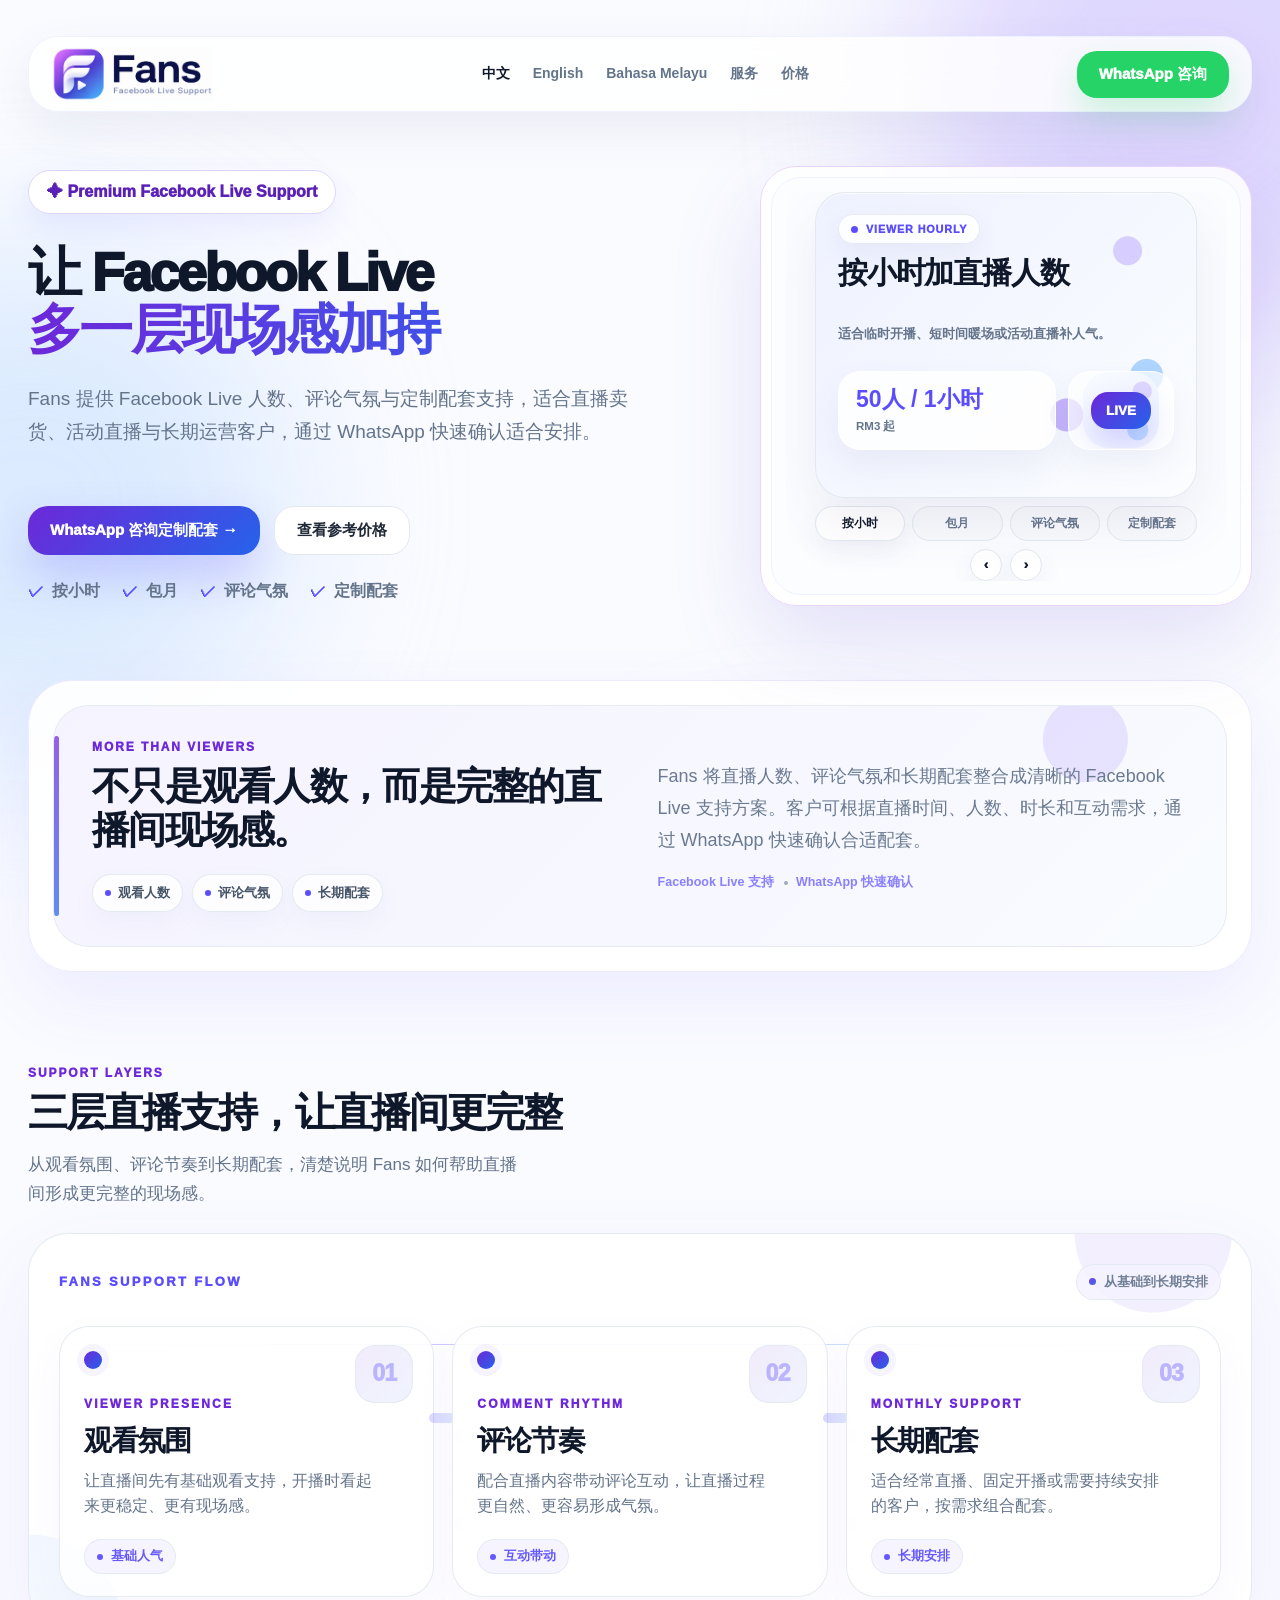
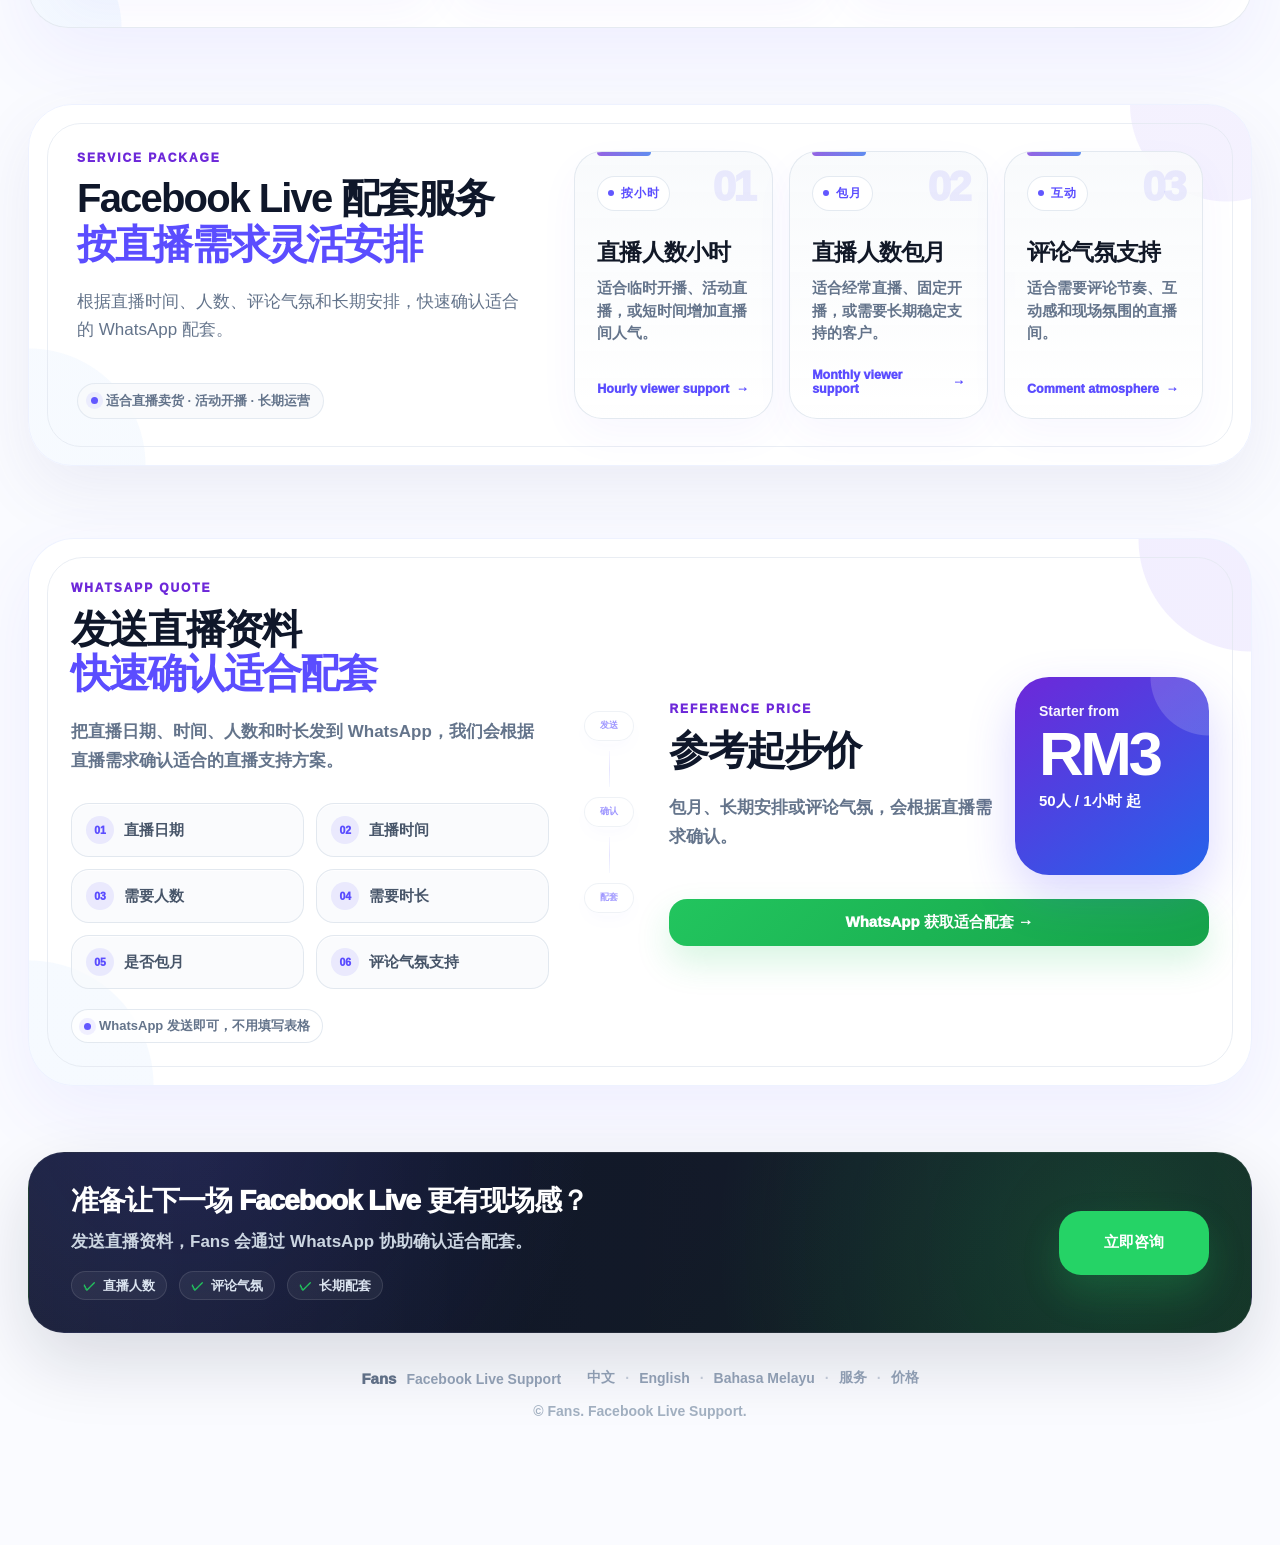
==== index.html @ a2964167 "Update index.html" ====
<!doctype html>
<html lang="zh-CN">
<head>
<meta charset="utf-8" />
<meta name="viewport" content="width=device-width, initial-scale=1" />
<title>Fans｜Facebook Live 现场感加持方案</title>
<meta name="description" content="Fans 提供 Facebook Live 人数、评论气氛、包月与定制配套支持。通过 WhatsApp 提供直播日期、时间、人数与时长，获取适合安排。">
<link rel="alternate" hreflang="zh" href="https://fanslivesupport.github.io/fans-live-support/">
<link rel="alternate" hreflang="en" href="https://fanslivesupport.github.io/fans-live-support/english.html">
<link rel="alternate" hreflang="ms" href="https://fanslivesupport.github.io/fans-live-support/bahasa.html">
<style>
:root{
  --bg:#fafbff;--ink:#0f172a;--muted:#64748b;--line:#e2e8f0;--soft:#f5f3ff;
  --violet:#5b4dff;--purple:#6d28d9;--blue:#2563eb;--wa:#25d366;
}
*{box-sizing:border-box}
html{scroll-behavior:smooth}
body{margin:0;background:var(--bg);color:var(--ink);font-family:Inter,Arial,'Noto Sans SC','Microsoft YaHei',sans-serif}
.bg{position:fixed;inset:0;z-index:-1;overflow:hidden}
.blob{position:absolute;border-radius:999px;filter:blur(86px);opacity:.52}
.b1{width:540px;height:540px;background:#c4b5fd;right:-180px;top:-180px}
.b2{width:520px;height:520px;background:#bfdbfe;left:-230px;top:250px}
.b3{width:430px;height:430px;background:#ddd6fe;right:260px;top:820px}
.wrap{max-width:1280px;margin:auto;padding:36px 28px 70px}
.nav{height:76px;border:1px solid #eef2ff;background:rgba(255,255,255,.82);border-radius:30px;display:flex;align-items:center;justify-content:space-between;padding:0 22px;box-shadow:0 18px 45px rgba(90,90,140,.09);backdrop-filter:blur(18px)}
.brand{display:flex;align-items:center;text-decoration:none;color:inherit}
.logo-img{height:54px;width:auto;display:block;object-fit:contain}
.navlinks{display:flex;gap:23px;font-weight:850;font-size:14px;color:var(--muted)}
.navlinks a{color:inherit;text-decoration:none}
.navlinks .active{color:var(--ink)}
.btn{border:0;border-radius:20px;padding:14px 22px;font-weight:950;font-size:15px;text-decoration:none;display:inline-flex;gap:9px;align-items:center;justify-content:center;transition:.2s}
.btn:hover{transform:translateY(-2px)}
.wa{background:var(--wa);color:white;box-shadow:0 16px 35px rgba(37,211,102,.22)}
.primary{background:linear-gradient(135deg,#6d28d9,#2563eb);color:white;box-shadow:0 20px 45px rgba(91,77,255,.24)}
.ghost{background:white;color:#1f2937;border:1px solid var(--line)}
.hero{display:grid;grid-template-columns:.95fr 1.05fr;gap:58px;align-items:start;padding:54px 0 74px}
.pill{display:inline-flex;padding:12px 18px;border-radius:999px;background:white;border:1px solid #ddd6fe;color:#5b21b6;font-weight:950;box-shadow:0 12px 30px rgba(91,77,255,.09);margin-bottom:30px}
h1{font-size:58px;line-height:1.06;letter-spacing:-.055em;margin:0;font-weight:950}
.grad{display:block;background:linear-gradient(90deg,#6d28d9,#4f46e5,#2563eb);-webkit-background-clip:text;color:transparent}
.lead{font-size:19px;line-height:1.68;color:var(--muted);max-width:570px;margin:24px 0 0}
.mobile-lead{display:none}
.actions{display:flex;gap:14px;margin-top:30px}
.ticks{display:flex;gap:22px;flex-wrap:wrap;margin-top:24px;color:var(--muted);font-weight:850}
.ticks span:before{content:'✓';color:var(--violet);margin-right:8px}
.panel{background:rgba(255,255,255,.86);border:1px solid #e9d5ff;border-radius:50px;padding:28px;box-shadow:0 35px 90px rgba(95,70,200,.15)}
.inner{border:1px solid #eef2ff;background:#fcfdff;border-radius:42px;padding:30px}
.systemtop{display:flex;align-items:start;justify-content:space-between;gap:20px}
.kicker{letter-spacing:.18em;font-size:13px;font-weight:950;color:#6d28d9;text-transform:uppercase}
.systemtop h2,.section h2,.lightconcept h2,.box h2,.service h2{font-size:40px;line-height:1.16;letter-spacing:-.04em;margin:10px 0 0}
.systemtop p{margin:7px 0 0;color:var(--muted);font-weight:700}
.status{background:#dcfce7;color:#15803d;border-radius:999px;padding:11px 18px;font-weight:950;white-space:nowrap}
.supportgrid{display:grid;grid-template-columns:1.08fr .92fr;gap:18px;margin-top:28px}
.livecard{border-radius:32px;background:linear-gradient(180deg,#ffffff 0%,#fbfcff 100%);border:1px solid #e2e8f0;padding:22px;box-shadow:0 18px 45px rgba(90,90,150,.08)}
.livevisual{height:132px;border-radius:28px;background:radial-gradient(circle at 78% 28%,#ddd6fe 0 12px,transparent 13px),radial-gradient(circle at 86% 62%,#bfdbfe 0 14px,transparent 15px),radial-gradient(circle at 62% 70%,#c4b5fd 0 14px,transparent 15px),linear-gradient(135deg,#eef2ff,#f8fbff);display:flex;align-items:center;padding:24px;position:relative;overflow:hidden}
.livevisual:after{content:"";position:absolute;inset:auto 18px 16px 18px;height:10px;border-radius:999px;background:rgba(91,77,255,.08)}
.livebadge{border-radius:20px;background:linear-gradient(135deg,#6d28d9,#2563eb);color:white;font-weight:950;padding:17px 21px;box-shadow:0 14px 28px rgba(91,77,255,.22);position:relative;z-index:2}
.live-meta{margin-top:18px;display:flex;align-items:center;justify-content:space-between;gap:12px}
.live-meta h3{font-size:23px;margin:0;letter-spacing:-.03em}
.live-meta p{margin:5px 0 0;color:var(--muted);font-weight:700;font-size:14px}
.live-pill{border-radius:999px;background:#ecfdf5;color:#15803d;font-size:13px;font-weight:950;padding:9px 12px;white-space:nowrap}
.live-steps{display:grid;gap:10px;margin-top:18px}
.live-step{display:flex;align-items:center;justify-content:space-between;gap:12px;padding:11px 12px;border-radius:16px;background:#f8fafc;border:1px solid #edf2f7;color:#475569;font-weight:850;font-size:13px}
.live-step b{color:#111827}.live-step span{color:#5b4dff}
.metrics{display:grid;gap:14px}
.metric{border-radius:26px;padding:18px;background:linear-gradient(135deg,#eef2ff,#f8fafc);border:1px solid #ffffff;box-shadow:0 14px 34px rgba(90,90,150,.07)}
.metric:nth-child(2){background:linear-gradient(135deg,#eff6ff,#f8fafc)}
.metric:nth-child(3){background:linear-gradient(135deg,#f5f3ff,#f8fafc)}
.metric div{color:var(--muted);font-weight:950;display:flex;align-items:center;gap:8px}
.metric div:before{content:"";width:8px;height:8px;border-radius:999px;background:#5b4dff;display:inline-block}
.metric strong{display:block;font-size:22px;margin-top:9px;color:var(--violet);line-height:1.2}
.metric small{display:block;color:#64748b;font-size:12px;font-weight:800;margin-top:7px}
.quote{margin-top:18px;background:linear-gradient(135deg,#111827,#1e1b4b);border-radius:30px;color:white;padding:23px 26px;display:flex;align-items:center;justify-content:space-between;gap:20px;box-shadow:0 20px 45px rgba(17,24,39,.14)}
.quote span{display:block;color:#cbd5e1;font-weight:950;margin-bottom:8px}
.quote b{font-size:25px}
.quote .qbtn{background:var(--wa);border-radius:20px;padding:14px 20px;font-weight:950;color:white;text-decoration:none;white-space:nowrap;box-shadow:0 14px 28px rgba(37,211,102,.20)}
.lightconcept{background:white;border:1px solid #ede9fe;border-radius:46px;padding:28px;margin:4px 0 84px;box-shadow:0 25px 65px rgba(91,77,255,.09)}
.conceptinner{border-radius:38px;background:#f5f3ff;padding:32px;display:grid;grid-template-columns:1fr 1fr;gap:60px}
.conceptinner p{font-size:19px;line-height:1.75;color:var(--muted);margin:0}
.section-head{display:flex;justify-content:space-between;align-items:end;gap:30px;margin-bottom:28px}
.section-head p{max-width:420px;color:var(--muted);line-height:1.65;font-size:17px}
.cards{display:grid;grid-template-columns:repeat(3,1fr);gap:24px}
.card{background:rgba(255,255,255,.88);border:1px solid #eef2ff;border-radius:38px;padding:34px;box-shadow:0 24px 60px rgba(90,90,150,.09)}
.icon{width:60px;height:60px;border-radius:20px;background:linear-gradient(135deg,#ede9fe,#dbeafe);display:grid;place-items:center;font-size:27px;margin-bottom:28px}
.card small{font-weight:950;color:#7c3aed;letter-spacing:.14em}
.card h3{font-size:28px;letter-spacing:-.03em;margin:12px 0 14px}
.card p{color:var(--muted);line-height:1.7;font-size:17px;margin:0}
.service{margin-top:76px;background:white;border:1px solid #eef2ff;border-radius:42px;padding:40px;box-shadow:0 24px 65px rgba(90,90,150,.09);display:grid;grid-template-columns:.9fr 1.1fr;gap:36px;align-items:center}
.service p{color:var(--muted);line-height:1.65;font-size:17px;max-width:420px}
.servicegrid{display:grid;grid-template-columns:repeat(3,1fr);gap:14px}
.svc{background:#f8fafc;border:1px solid #e2e8f0;border-radius:26px;padding:20px}
.svc b{display:block;font-size:19px;margin-bottom:10px}
.svc span{color:var(--muted);font-size:14px;font-weight:750;line-height:1.55}
.bottom{display:grid;grid-template-columns:.9fr 1.1fr;gap:24px;margin-top:78px}
.box{background:white;border:1px solid #eef2ff;border-radius:42px;padding:40px;box-shadow:0 24px 65px rgba(90,90,150,.09)}
.chips{display:grid;grid-template-columns:1fr 1fr;gap:12px;margin-top:30px}
.chip{background:#f8fafc;border:1px solid #e2e8f0;border-radius:16px;padding:14px 16px;font-weight:900;color:#475569}
.pricebox{display:flex;gap:28px;justify-content:space-between}
.pricecard{min-width:200px;border-radius:34px;background:linear-gradient(135deg,#6d28d9,#2563eb);color:white;padding:28px;box-shadow:0 20px 50px rgba(91,77,255,.24)}
.pricecard .rm{font-size:66px;font-weight:950;line-height:1}
.box p{color:var(--muted);line-height:1.7;font-size:17px;max-width:430px}
.finalcta{margin-top:66px;border-radius:36px;background:#111827;color:white;padding:28px 40px;display:flex;align-items:center;justify-content:space-between;box-shadow:0 20px 60px rgba(17,24,39,.16);gap:20px}
.finalcta h3{font-size:28px;margin:0 0 8px}.finalcta p{margin:0;color:#cbd5e1}
.footer{padding:34px 0 0;color:#94a3b8;text-align:center;font-size:14px}
@media(max-width:1100px){
  .nav{flex-wrap:wrap;height:auto;padding:12px 14px;border-radius:26px;gap:10px}
  .brand{flex:1 1 auto}.logo-img{height:42px}
  .nav > .btn{width:auto !important;flex:0 0 auto;padding:11px 15px;font-size:14px;border-radius:18px}
  .navlinks{display:flex !important;order:3;width:100%;margin-top:12px;gap:8px;padding:8px;border:1px solid #eef2ff;border-radius:22px;background:rgba(255,255,255,.78);box-shadow:0 12px 30px rgba(90,90,150,.08);overflow-x:auto;-webkit-overflow-scrolling:touch}
  .navlinks a[href="#services"],.navlinks a[href="#price"]{display:none}
  .navlinks a{flex:1;min-width:max-content;text-align:center;text-decoration:none;color:#64748b;font-weight:900;font-size:14px;padding:11px 10px;border-radius:16px;white-space:nowrap}
  .navlinks a.active{color:#111827;background:#ffffff;box-shadow:0 8px 20px rgba(90,90,150,.08)}
}
@media(max-width:980px){
  .wrap{padding:20px 16px 42px}
  .hero,.conceptinner,.service,.bottom{grid-template-columns:1fr}.cards{grid-template-columns:1fr}
  .hero{padding:30px 0 34px;gap:24px}.pill{font-size:15px;padding:10px 14px;margin-bottom:20px}
  h1{font-size:34px;line-height:1.08;letter-spacing:-.045em}
  .desktop-lead{display:none}.mobile-lead{display:block;font-size:16px;line-height:1.62;margin-top:20px}
  .actions{flex-direction:column;margin-top:24px;gap:12px}.btn{width:100%}
  .actions .btn{padding:14px 18px;border-radius:20px;font-size:16px}
  .ticks{font-size:15px;gap:12px 16px;margin-top:22px}
  .panel{margin-top:14px;border-radius:34px;padding:16px}.inner{padding:20px;border-radius:30px}
  .systemtop{display:block}.status{display:inline-block;margin-top:16px}
  .systemtop h2,.section h2,.lightconcept h2,.box h2,.service h2{font-size:30px}
  .systemtop p{font-size:15px;line-height:1.45}.supportgrid{grid-template-columns:1fr;gap:14px;margin-top:22px}
  .livevisual{height:96px;padding:20px;border-radius:24px}.livebadge{padding:14px 18px;border-radius:18px}
  .live-meta{display:block;margin-top:16px}.live-pill{display:inline-block;margin-top:10px}
  .live-steps{margin-top:14px}.live-step{font-size:12px;padding:10px 11px}
  .metric{padding:16px;border-radius:22px}.metric strong{font-size:19px}.metric small{font-size:11px}
  .quote,.finalcta,.pricebox{display:block}.quote{padding:20px;border-radius:26px}.quote .qbtn{display:block;margin-top:16px;text-align:center}
  .finalcta .btn{margin-top:20px}.section-head{display:block}.servicegrid{grid-template-columns:1fr}.pricecard{margin-top:24px}.chips{grid-template-columns:1fr}
}
@media(max-width:420px){.navlinks a{font-size:13px;padding:10px 8px}}

/* V5.6 clean compact square spotlight - rebuilt from stable V4.8 */
@media(min-width:981px){
  .hero{
    grid-template-columns:1.13fr .87fr;
    gap:44px;
    align-items:start;
  }
  .panel{
    max-width:540px;
    width:100%;
    margin-left:auto;
    border-radius:36px;
    padding:14px;
  }
  .inner{
    border-radius:30px;
    padding:20px;
  }
  .systemtop{
    gap:14px;
  }
  .systemtop h2{
    font-size:32px;
    line-height:1.12;
  }
  .systemtop p{
    font-size:13px;
    margin-top:7px;
  }
  .status{
    padding:9px 14px;
    font-size:14px;
  }
}
.supportgrid{
  display:block;
  margin-top:18px;
}
.square-spotlight{
  width:100%;
  display:flex;
  flex-direction:column;
  align-items:center;
  gap:13px;
  overflow:hidden;
}
.square-card-shell{
  width:min(326px,100%);
  aspect-ratio:1 / 1;
  position:relative;
  overflow:hidden;
  border-radius:28px;
  background:
    radial-gradient(circle at 84% 19%,rgba(196,181,253,.58) 0 12px,transparent 13px),
    radial-gradient(circle at 87% 61%,rgba(147,197,253,.68) 0 14px,transparent 15px),
    radial-gradient(circle at 67% 72%,rgba(167,139,250,.58) 0 14px,transparent 15px),
    linear-gradient(135deg,#eef2ff,#fbfdff);
  border:1px solid rgba(226,232,240,.95);
  box-shadow:0 18px 44px rgba(90,90,150,.09), inset 0 1px 0 rgba(255,255,255,.92);
}
.square-track{
  height:100%;
  display:flex;
  transition:transform .58s cubic-bezier(.22,.72,.22,1);
}
.square-slide{
  flex:0 0 100%;
  min-width:100%;
  max-width:100%;
  height:100%;
  padding:21px;
  display:flex;
  flex-direction:column;
}
.square-label{
  align-self:flex-start;
  display:inline-flex;
  align-items:center;
  gap:7px;
  padding:8px 11px;
  border-radius:999px;
  background:rgba(255,255,255,.84);
  border:1px solid rgba(226,232,240,.84);
  color:#5b4dff;
  font-size:10.5px;
  font-weight:950;
  letter-spacing:.08em;
  text-transform:uppercase;
  box-shadow:0 8px 20px rgba(90,90,150,.07);
  white-space:nowrap;
}
.square-label:before{
  content:"";
  width:7px;
  height:7px;
  border-radius:999px;
  background:#5b4dff;
}
.square-slide h3{
  margin:16px 0 8px;
  font-size:26px;
  line-height:1.08;
  letter-spacing:-.04em;
}
.square-slide p{
  margin:0;
  color:#64748b;
  line-height:1.46;
  font-size:13px;
  font-weight:750;
}
.square-mid{
  margin-top:16px;
  display:grid;
  grid-template-columns:1fr 94px;
  gap:10px;
  align-items:stretch;
}
.square-stat{
  min-width:0;
  border-radius:20px;
  padding:13px 14px;
  background:rgba(255,255,255,.80);
  border:1px solid rgba(255,255,255,.94);
  box-shadow:0 13px 28px rgba(90,90,150,.08);
  display:flex;
  flex-direction:column;
  justify-content:center;
}
.square-stat b{
  color:#5b4dff;
  font-size:21px;
  line-height:1.12;
  overflow-wrap:anywhere;
}
.square-stat span{
  color:#64748b;
  font-weight:900;
  font-size:11px;
  margin-top:6px;
}
.square-visual{
  min-width:0;
  border-radius:21px;
  background:rgba(255,255,255,.66);
  border:1px solid rgba(255,255,255,.95);
  box-shadow:0 12px 26px rgba(90,90,150,.07);
  display:grid;
  place-items:center;
  position:relative;
  overflow:hidden;
}
.square-visual:before{
  content:"";
  position:absolute;
  width:64px;
  height:64px;
  border-radius:22px;
  background:
    radial-gradient(circle at 78% 25%,#ddd6fe 0 8px,transparent 9px),
    radial-gradient(circle at 72% 76%,#bfdbfe 0 9px,transparent 10px),
    linear-gradient(135deg,#f8fbff,#eef2ff);
}
.square-live{
  position:relative;
  z-index:2;
  border-radius:15px;
  padding:10px 14px;
  background:linear-gradient(135deg,#6d28d9,#2563eb);
  color:white;
  font-weight:950;
  font-size:13px;
  box-shadow:0 12px 24px rgba(91,77,255,.22);
}
.square-cta{
  margin-top:auto;
  display:inline-flex;
  justify-content:center;
  align-items:center;
  min-height:42px;
  border-radius:16px;
  background:linear-gradient(135deg,#25d366,#16a34a);
  color:white;
  font-weight:950;
  font-size:14px;
  text-decoration:none;
  box-shadow:0 12px 24px rgba(37,211,102,.20);
}
.square-tabs{
  width:min(326px,100%);
  display:grid;
  grid-template-columns:repeat(4,minmax(0,1fr));
  gap:7px;
}
.square-tab{
  min-width:0;
  appearance:none;
  border:1px solid #e2e8f0;
  background:#f8fafc;
  color:#64748b;
  font-weight:950;
  border-radius:999px;
  padding:9px 5px;
  cursor:pointer;
  white-space:nowrap;
  font-size:11px;
}
.square-tab.active{
  color:#111827;
  background:#ffffff;
  box-shadow:0 8px 20px rgba(90,90,150,.08);
}
.square-arrows{
  width:min(326px,100%);
  display:flex;
  justify-content:center;
  gap:9px;
}
.square-arrow{
  width:34px;
  height:34px;
  border:1px solid #e2e8f0;
  background:#ffffff;
  border-radius:999px;
  color:#111827;
  font-weight:950;
  cursor:pointer;
  box-shadow:0 8px 20px rgba(90,90,150,.08);
}
@media(min-width:981px) and (max-width:1180px){
  .panel{
    max-width:510px;
  }
  .square-card-shell,
  .square-tabs,
  .square-arrows{
    width:min(308px,100%);
  }
}
@media(max-width:980px){
  body{
    overflow-x:hidden;
  }
  .wrap{
    max-width:100%;
    overflow-x:hidden;
  }
  .panel{
    width:100%;
    max-width:100%;
    padding:10px;
    border-radius:28px;
  }
  .inner{
    width:100%;
    max-width:100%;
    padding:15px;
    border-radius:24px;
    overflow:hidden;
  }
  .systemtop h2{
    font-size:28px;
  }
  .systemtop p{
    font-size:14px;
    margin-top:6px;
  }
  .status{
    margin-top:12px;
    padding:10px 15px;
  }
  .supportgrid{
    margin-top:15px;
  }
  .square-card-shell{
    width:100%;
    max-width:360px;
    aspect-ratio:1 / 1;
    border-radius:26px;
  }
  .square-slide{
    padding:19px;
  }
  .square-slide h3{
    font-size:25px;
    margin:15px 0 8px;
  }
  .square-slide p{
    font-size:13px;
    line-height:1.45;
  }
  .square-mid{
    grid-template-columns:1fr 92px;
    gap:10px;
    margin-top:15px;
  }
  .square-stat{
    padding:13px 14px;
  }
  .square-stat b{
    font-size:20px;
  }
  .square-visual{
    border-radius:20px;
  }
  .square-cta{
    min-height:42px;
    font-size:14px;
  }
  .square-tabs{
    width:100%;
    max-width:360px;
    grid-template-columns:repeat(4,minmax(0,1fr));
    gap:6px;
  }
  .square-tab{
    padding:9px 4px;
    font-size:11px;
  }
  .square-arrows{
    display:none;
  }
}
@media(max-width:390px){
  .square-card-shell{
    max-width:340px;
    aspect-ratio:1 / 1.04;
  }
  .square-slide{
    padding:17px;
  }
  .square-slide h3{
    font-size:23px;
  }
  .square-mid{
    grid-template-columns:1fr 82px;
  }
  .square-stat b{
    font-size:19px;
  }
  .square-tab{
    font-size:10.5px;
  }
}


/* V5.7 mobile edge fix - prevent right-side clipping */
html, body{
  max-width:100%;
  overflow-x:hidden;
}
img, svg, video, canvas{
  max-width:100%;
}
@media(max-width:980px){
  .wrap{
    width:100%;
    max-width:100%;
    padding-left:14px;
    padding-right:14px;
    overflow-x:hidden;
  }
  .nav,
  .hero,
  .panel,
  .inner,
  .lightconcept,
  .service,
  .bottom,
  .box,
  .finalcta{
    width:100%;
    max-width:100%;
    min-width:0;
  }
  .hero{
    grid-template-columns:1fr;
    overflow:hidden;
  }
  .hero > *,
  .panel *,
  .inner *,
  .square-spotlight *,
  .actions *,
  .ticks *{
    min-width:0;
  }
  h1{
    max-width:100%;
    overflow-wrap:anywhere;
    word-break:normal;
  }
  .lead{
    max-width:100%;
    overflow-wrap:anywhere;
  }
  .actions{
    width:100%;
  }
  .actions .btn{
    max-width:100%;
    white-space:normal;
    text-align:center;
  }
  .ticks{
    max-width:100%;
  }
  .square-spotlight{
    max-width:100%;
    overflow:hidden;
  }
  .square-card-shell{
    width:100%;
    max-width:330px;
    margin-left:auto;
    margin-right:auto;
  }
  .square-tabs{
    width:100%;
    max-width:330px;
    margin-left:auto;
    margin-right:auto;
  }
}
@media(max-width:430px){
  .wrap{
    padding-left:12px;
    padding-right:12px;
  }
  h1{
    font-size:32px;
  }
  .lead{
    font-size:15.5px;
    line-height:1.58;
  }
  .nav{
    padding-left:10px;
    padding-right:10px;
  }
  .logo-img{
    max-width:210px;
  }
  .nav > .btn{
    max-width:44%;
    white-space:nowrap;
  }
  .square-card-shell,
  .square-tabs{
    max-width:318px;
  }
}


/* V5.8 dashboard tight-frame final adjustment only */
@media(min-width:981px){
  .hero{grid-template-columns:1.16fr .84fr;gap:42px}
  .panel{max-width:500px;padding:10px;border-radius:32px}
  .inner{padding:16px 16px 14px;border-radius:26px}
  .systemtop{gap:10px}
  .systemtop h2{font-size:31px;line-height:1.1}
  .systemtop p{font-size:13px;margin-top:5px}
  .kicker{font-size:12px;letter-spacing:.16em}
  .status{padding:8px 13px;font-size:13px}
  .supportgrid{margin-top:12px}
  .square-card-shell{width:min(356px,100%);border-radius:26px}
  .square-tabs,.square-arrows{width:min(356px,100%)}
  .square-spotlight{gap:10px}
  .square-slide{padding:20px}
  .square-slide h3{font-size:26px;margin:14px 0 7px}
  .square-slide p{font-size:13px;line-height:1.42}
  .square-mid{margin-top:14px;grid-template-columns:1fr 96px;gap:10px}
  .square-stat{padding:12px 13px}
  .square-stat b{font-size:21px}
  .square-cta{min-height:40px;font-size:13.5px}
  .square-tab{padding:8px 5px;font-size:10.8px}
  .square-arrow{width:32px;height:32px}
}
@media(min-width:981px) and (max-width:1180px){
  .panel{max-width:480px}
  .square-card-shell,.square-tabs,.square-arrows{width:min(340px,100%)}
}
@media(max-width:980px){
  .panel{padding:9px}
  .inner{padding:14px}
  .supportgrid{margin-top:14px}
  .square-spotlight{gap:10px}
  .square-card-shell{max-width:336px}
  .square-tabs{max-width:336px}
}
@media(max-width:430px){
  .wrap{padding-left:12px;padding-right:12px}
  .panel{padding:8px}
  .inner{padding:13px}
  .square-card-shell,.square-tabs{max-width:316px}
}


/* V5.10 title-stable hero balance - no new structure */
@media(min-width:981px){
  .hero{
    grid-template-columns:1.02fr .98fr;
    gap:38px;
    align-items:start;
  }

  /* Keep desktop headline stable; avoid V5.9 oversized wrapping */
  h1{
    font-size:56px;
    line-height:1.04;
    letter-spacing:-.052em;
  }

  .lead{
    max-width:610px;
  }

  .panel{
    max-width:520px;
    padding:11px;
    border-radius:34px;
  }

  .inner{
    padding:17px 17px 15px;
    border-radius:28px;
  }

  .systemtop h2{
    font-size:32px;
  }

  .supportgrid{
    margin-top:12px;
  }

  .square-card-shell{
    width:min(366px,100%);
  }

  .square-tabs,
  .square-arrows{
    width:min(366px,100%);
  }

  .square-slide{
    padding:21px;
  }

  .square-slide h3{
    font-size:27px;
  }

  .square-mid{
    grid-template-columns:1fr 100px;
  }
}

@media(min-width:981px) and (max-width:1180px){
  .hero{
    grid-template-columns:1fr .96fr;
    gap:34px;
  }

  h1{
    font-size:52px;
  }

  .panel{
    max-width:500px;
  }

  .square-card-shell,
  .square-tabs,
  .square-arrows{
    width:min(348px,100%);
  }
}

/* Keep current stable mobile behavior */
@media(max-width:980px){
  .hero{
    grid-template-columns:1fr;
  }
}


/* V6.1 Minimal Dashboard Carousel - clean right visual only */
@media(min-width:981px){
  .hero{
    grid-template-columns:1.04fr .96fr;
    gap:40px;
    align-items:center;
  }

  h1{
    font-size:56px;
    line-height:1.04;
    letter-spacing:-.052em;
  }

  .panel{
    max-width:500px;
    padding:12px;
    border-radius:36px;
  }

  .inner{
    padding:16px;
    border-radius:30px;
  }
}

.min-carousel{
  width:100%;
  display:flex;
  flex-direction:column;
  align-items:center;
  gap:12px;
  overflow:hidden;
}

.min-card{
  width:min(390px,100%);
  aspect-ratio:1 / 1;
  position:relative;
  overflow:hidden;
  border-radius:30px;
  border:1px solid rgba(226,232,240,.95);
  background:
    radial-gradient(circle at 82% 19%,rgba(196,181,253,.62) 0 14px,transparent 15px),
    radial-gradient(circle at 87% 60%,rgba(147,197,253,.72) 0 16px,transparent 17px),
    radial-gradient(circle at 66% 73%,rgba(167,139,250,.62) 0 16px,transparent 17px),
    linear-gradient(135deg,#eef2ff 0%,#fbfdff 100%);
  box-shadow:0 22px 56px rgba(90,90,150,.10), inset 0 1px 0 rgba(255,255,255,.92);
}

.min-track{
  height:100%;
  display:flex;
  transition:transform .58s cubic-bezier(.22,.72,.22,1);
}

.min-slide{
  flex:0 0 100%;
  min-width:100%;
  max-width:100%;
  height:100%;
  padding:28px;
  display:flex;
  flex-direction:column;
}

.min-label{
  align-self:flex-start;
  display:inline-flex;
  align-items:center;
  gap:8px;
  padding:9px 13px;
  border-radius:999px;
  background:rgba(255,255,255,.86);
  border:1px solid rgba(226,232,240,.86);
  color:#5b4dff;
  font-size:11px;
  font-weight:950;
  letter-spacing:.08em;
  text-transform:uppercase;
  box-shadow:0 10px 24px rgba(90,90,150,.07);
  white-space:nowrap;
}

.min-label:before{
  content:"";
  width:7px;
  height:7px;
  border-radius:999px;
  background:#5b4dff;
}

.min-slide h3{
  margin:22px 0 10px;
  color:#0f172a;
  font-size:31px;
  line-height:1.08;
  letter-spacing:-.045em;
}

.min-slide p{
  margin:0;
  max-width:310px;
  color:#64748b;
  font-size:14px;
  line-height:1.58;
  font-weight:760;
}

.min-body{
  margin-top:24px;
  display:grid;
  grid-template-columns:1fr 112px;
  gap:14px;
  align-items:stretch;
}

.min-stat{
  border-radius:24px;
  padding:17px 18px;
  background:rgba(255,255,255,.82);
  border:1px solid rgba(255,255,255,.95);
  box-shadow:0 16px 34px rgba(90,90,150,.08);
  display:flex;
  flex-direction:column;
  justify-content:center;
  min-width:0;
}

.min-stat b{
  color:#5b4dff;
  font-size:25px;
  line-height:1.12;
  overflow-wrap:anywhere;
}

.min-stat span{
  color:#64748b;
  font-weight:900;
  font-size:12px;
  margin-top:7px;
}

.min-visual{
  border-radius:24px;
  background:rgba(255,255,255,.68);
  border:1px solid rgba(255,255,255,.95);
  box-shadow:0 14px 30px rgba(90,90,150,.07);
  display:grid;
  place-items:center;
  position:relative;
  overflow:hidden;
}

.min-visual:before{
  content:"";
  position:absolute;
  width:76px;
  height:76px;
  border-radius:26px;
  background:
    radial-gradient(circle at 78% 25%,#ddd6fe 0 9px,transparent 10px),
    radial-gradient(circle at 72% 76%,#bfdbfe 0 10px,transparent 11px),
    linear-gradient(135deg,#f8fbff,#eef2ff);
}

.min-live{
  position:relative;
  z-index:2;
  border-radius:17px;
  padding:12px 16px;
  background:linear-gradient(135deg,#6d28d9,#2563eb);
  color:white;
  font-weight:950;
  font-size:14px;
  box-shadow:0 14px 28px rgba(91,77,255,.22);
}

.min-cta{
  margin-top:auto;
  display:inline-flex;
  justify-content:center;
  align-items:center;
  min-height:46px;
  border-radius:18px;
  background:linear-gradient(135deg,#25d366,#16a34a);
  color:white;
  font-size:15px;
  font-weight:950;
  text-decoration:none;
  box-shadow:0 14px 28px rgba(37,211,102,.20);
}

.min-tabs{
  width:min(390px,100%);
  display:grid;
  grid-template-columns:repeat(4,minmax(0,1fr));
  gap:8px;
}

.min-tab{
  min-width:0;
  appearance:none;
  border:1px solid #e2e8f0;
  background:#f8fafc;
  color:#64748b;
  font-weight:950;
  border-radius:999px;
  padding:10px 6px;
  cursor:pointer;
  white-space:nowrap;
  font-size:12px;
}

.min-tab.active{
  color:#111827;
  background:#ffffff;
  box-shadow:0 10px 24px rgba(90,90,150,.08);
}

.min-arrows{
  width:min(390px,100%);
  display:flex;
  justify-content:center;
  gap:10px;
}

.min-arrow{
  width:35px;
  height:35px;
  border:1px solid #e2e8f0;
  background:#ffffff;
  border-radius:999px;
  color:#111827;
  font-weight:950;
  cursor:pointer;
  box-shadow:0 10px 24px rgba(90,90,150,.08);
}

@media(min-width:981px) and (max-width:1180px){
  .panel{
    max-width:480px;
  }
  .min-card,
  .min-tabs,
  .min-arrows{
    width:min(365px,100%);
  }
}

@media(max-width:980px){
  .panel{
    padding:10px;
    border-radius:28px;
  }

  .inner{
    padding:14px;
    border-radius:24px;
  }

  .min-carousel{
    gap:10px;
  }

  .min-card{
    width:100%;
    max-width:340px;
    aspect-ratio:1 / 1;
    border-radius:26px;
  }

  .min-slide{
    padding:20px;
  }

  .min-slide h3{
    font-size:26px;
    margin:17px 0 8px;
  }

  .min-slide p{
    font-size:13px;
    line-height:1.46;
  }

  .min-body{
    margin-top:16px;
    grid-template-columns:1fr 92px;
    gap:10px;
  }

  .min-stat{
    padding:13px 14px;
    border-radius:20px;
  }

  .min-stat b{
    font-size:20px;
  }

  .min-visual{
    border-radius:20px;
  }

  .min-cta{
    min-height:42px;
    font-size:14px;
  }

  .min-tabs{
    width:100%;
    max-width:340px;
    gap:6px;
  }

  .min-tab{
    padding:9px 4px;
    font-size:11px;
  }

  .min-arrows{
    display:none;
  }
}

@media(max-width:430px){
  .min-card,
  .min-tabs{
    max-width:318px;
  }

  .min-slide{
    padding:18px;
  }

  .min-slide h3{
    font-size:24px;
  }

  .min-body{
    grid-template-columns:1fr 84px;
  }

  .min-stat b{
    font-size:19px;
  }

  .min-tab{
    font-size:10.5px;
  }
}


/* V6.3 trilingual hero layout unification */
@media(min-width:981px){
  .hero{
    grid-template-columns:1.04fr .96fr;
    gap:40px;
    align-items:center;
  }

  h1{
    font-size:56px;
    line-height:1.04;
    letter-spacing:-.052em;
    max-width:680px;
  }

  .lead.desktop-lead{
    min-height:92px;
    max-width:620px;
  }

  .actions{
    margin-top:22px;
  }

  .ticks{
    margin-top:22px;
  }

  .panel{
    max-width:500px;
  }

  .inner{
    padding:16px;
  }

  .min-card{
    width:min(400px,100%);
  }

  .min-tabs,
  .min-arrows{
    width:min(400px,100%);
  }

  .min-slide{
    padding:22px;
  }

  .min-label{
    font-size:10.8px;
    padding:8px 12px;
  }

  .min-slide h3{
    font-size:29px;
    line-height:1.06;
    min-height:62px;
    margin:16px 0 6px;
    letter-spacing:-.04em;
  }

  .min-slide p{
    font-size:13.4px;
    line-height:1.48;
    min-height:42px;
    max-width:320px;
  }

  .min-body{
    margin-top:12px;
    grid-template-columns:minmax(0,1fr) 104px;
    gap:12px;
  }

  .min-stat{
    padding:13px 15px;
    border-radius:22px;
  }

  .min-stat b{
    font-size:23px;
    line-height:1.12;
  }

  .min-stat span{
    font-size:11.5px;
    margin-top:6px;
  }

  .min-visual{
    border-radius:22px;
  }

  .min-live{
    font-size:13.5px;
    padding:11px 15px;
  }

  .min-cta{
    min-height:42px;
    font-size:14.5px;
    margin-top:auto;
  }

  .min-tab{
    font-size:11.5px;
    padding:9px 5px;
  }
}

@media(min-width:981px) and (max-width:1180px){
  h1{
    font-size:52px;
  }

  .lead.desktop-lead{
    min-height:96px;
  }

  .min-card,
  .min-tabs,
  .min-arrows{
    width:min(380px,100%);
  }

  .min-slide h3{
    font-size:27px;
  }

  .min-stat b{
    font-size:21px;
  }
}

@media(max-width:980px){
  .lead.desktop-lead{
    min-height:0;
  }

  .min-slide h3{
    min-height:auto;
  }

  .min-slide p{
    min-height:auto;
  }
}


/* V6.4 left-side breathing unification only */
@media(min-width:981px){
  /* Slightly reduce headline pressure across all three languages */
  h1{
    font-size:54px;
    line-height:1.055;
    letter-spacing:-.05em;
    max-width:680px;
  }

  /* Add breathing room between title and description */
  .lead.desktop-lead{
    margin-top:24px;
    line-height:1.75;
    min-height:96px;
    max-width:630px;
  }

  /* Move CTA group slightly lower for a calmer hero rhythm */
  .actions{
    margin-top:28px;
  }

  /* Keep selling points clear but less compressed */
  .ticks{
    margin-top:26px;
    row-gap:12px;
  }
}

@media(min-width:981px) and (max-width:1180px){
  h1{
    font-size:50px;
    line-height:1.06;
  }

  .lead.desktop-lead{
    margin-top:22px;
    line-height:1.72;
    min-height:100px;
  }

  .actions{
    margin-top:26px;
  }

  .ticks{
    margin-top:24px;
  }
}

/* Keep mobile stable; only a very small readability improvement */
@media(max-width:980px){
  .lead{
    line-height:1.68;
  }
}


/* V6.5 second-screen brand value card refinement */
.lightconcept{
  background:rgba(255,255,255,.92);
  border:1px solid #ede9fe;
  border-radius:44px;
  padding:24px;
  margin:0 0 84px;
  box-shadow:0 28px 70px rgba(91,77,255,.085);
}

.conceptinner{
  position:relative;
  overflow:hidden;
  border-radius:36px;
  background:
    radial-gradient(circle at 88% 14%,rgba(196,181,253,.34) 0 42px,transparent 43px),
    linear-gradient(135deg,#f5f3ff 0%,#f8fbff 100%);
  border:1px solid rgba(226,232,240,.78);
  padding:34px 38px;
  display:grid;
  grid-template-columns:.98fr 1.02fr;
  gap:56px;
  align-items:center;
}

.conceptinner:before{
  content:"";
  position:absolute;
  left:0;
  top:30px;
  bottom:30px;
  width:5px;
  border-radius:999px;
  background:linear-gradient(180deg,#6d28d9,#2563eb);
  opacity:.72;
}

.conceptmain,
.concepttext{
  position:relative;
  z-index:2;
}

.lightconcept h2{
  font-size:38px;
  line-height:1.16;
  letter-spacing:-.045em;
  margin:10px 0 0;
}

.concepttext p{
  font-size:18px;
  line-height:1.78;
  color:var(--muted);
  margin:0;
}

.conceptchips{
  display:flex;
  flex-wrap:wrap;
  gap:9px;
  margin-top:22px;
}

.conceptchips span{
  display:inline-flex;
  align-items:center;
  gap:7px;
  padding:9px 12px;
  border-radius:999px;
  background:rgba(255,255,255,.78);
  border:1px solid rgba(226,232,240,.9);
  color:#475569;
  font-size:13px;
  font-weight:900;
  box-shadow:0 10px 24px rgba(90,90,150,.05);
}

.conceptchips span:before{
  content:"";
  width:6px;
  height:6px;
  border-radius:999px;
  background:#5b4dff;
}

.conceptmini{
  margin-top:20px;
  display:flex;
  align-items:center;
  gap:10px;
  flex-wrap:wrap;
  color:#5b4dff;
  font-size:13px;
  font-weight:950;
}

.conceptmini span{
  display:inline-flex;
  align-items:center;
  gap:8px;
}

.conceptmini span + span:before{
  content:"";
  width:4px;
  height:4px;
  border-radius:999px;
  background:#94a3b8;
}

@media(max-width:980px){
  .lightconcept{
    padding:16px;
    border-radius:32px;
    margin:0 0 54px;
  }

  .conceptinner{
    grid-template-columns:1fr;
    gap:22px;
    padding:24px 22px;
    border-radius:28px;
  }

  .conceptinner:before{
    top:22px;
    bottom:auto;
    left:22px;
    right:22px;
    width:auto;
    height:4px;
  }

  .lightconcept h2{
    font-size:29px;
    line-height:1.18;
  }

  .concepttext p{
    font-size:16px;
    line-height:1.68;
  }

  .conceptchips{
    margin-top:18px;
  }

  .conceptchips span{
    font-size:12.5px;
    padding:8px 10px;
  }
}


/* V6.6 mobile-only second-screen brand card tightening */
@media(max-width:980px){
  /* Keep the desktop value card unchanged; only make mobile calmer */
  .lightconcept{
    padding:14px;
    border-radius:30px;
    margin:0 0 48px;
    box-shadow:0 22px 54px rgba(91,77,255,.07);
  }

  .conceptinner{
    padding:23px 20px 24px;
    border-radius:26px;
    background:
      radial-gradient(circle at 88% 12%,rgba(196,181,253,.20) 0 28px,transparent 29px),
      linear-gradient(135deg,#f7f5ff 0%,#fbfdff 100%);
  }

  /* Change the strong mobile top line into a short, quiet accent */
  .conceptinner:before{
    top:22px;
    left:20px;
    right:auto;
    width:86px;
    height:3px;
    opacity:.58;
    border-radius:999px;
  }

  .lightconcept .kicker{
    font-size:11px;
    letter-spacing:.18em;
    margin-top:8px;
  }

  .lightconcept h2{
    font-size:25px;
    line-height:1.18;
    letter-spacing:-.035em;
    margin-top:12px;
  }

  .conceptchips{
    margin-top:16px;
    gap:8px;
  }

  .conceptchips span{
    font-size:12px;
    padding:7px 10px;
    box-shadow:0 8px 18px rgba(90,90,150,.045);
  }

  .concepttext p{
    font-size:15px;
    line-height:1.62;
  }

  .conceptmini{
    margin-top:16px;
    font-size:12.5px;
    color:rgba(91,77,255,.84);
  }
}

@media(max-width:430px){
  .lightconcept{
    padding:12px;
    border-radius:28px;
    margin-bottom:44px;
  }

  .conceptinner{
    padding:22px 18px 22px;
    border-radius:24px;
  }

  .conceptinner:before{
    left:18px;
    width:78px;
    opacity:.52;
  }

  .lightconcept h2{
    font-size:24px;
  }

  .concepttext p{
    font-size:14.5px;
    line-height:1.58;
  }

  .conceptmini{
    font-size:12px;
  }
}


/* V6.7 final lock-in: second-screen brand value card only */
.conceptmini{
  font-size:12.5px;
  font-weight:850;
  color:rgba(91,77,255,.78);
}

.concepttext p{
  color:#6b7a90;
}

/* Keep desktop almost unchanged; only make the final auxiliary line quieter */
@media(min-width:981px){
  .conceptmini{
    margin-top:18px;
    opacity:.9;
  }
}

/* Mobile final tightening: lighter, calmer, no second-hero feeling */
@media(max-width:980px){
  .conceptinner{
    background:
      radial-gradient(circle at 88% 12%,rgba(196,181,253,.16) 0 24px,transparent 25px),
      linear-gradient(135deg,#f8f6ff 0%,#fbfdff 100%);
  }

  .conceptinner:before{
    width:72px;
    height:3px;
    opacity:.46;
  }

  .lightconcept h2{
    font-size:23.5px;
    line-height:1.18;
    letter-spacing:-.032em;
  }

  .concepttext p{
    font-size:14.5px;
    line-height:1.58;
    color:#738196;
  }

  .conceptmini{
    font-size:11.8px;
    line-height:1.45;
    font-weight:800;
    color:rgba(91,77,255,.72);
    margin-top:14px;
  }

  .conceptchips span{
    font-weight:850;
  }
}

@media(max-width:430px){
  .lightconcept h2{
    font-size:23px;
  }

  .concepttext p{
    font-size:14.2px;
    line-height:1.56;
  }

  .conceptmini{
    font-size:11.6px;
  }
}


/* V6.8 Support Layers refinement only */
#services.section{
  padding-top:6px;
}

#services .sectionhead{
  align-items:flex-end;
  gap:42px;
  margin-bottom:34px;
}

#services .sectionhead h2{
  max-width:720px;
  line-height:1.12;
  letter-spacing:-.045em;
}

#services .sectionhead p{
  max-width:500px;
  font-size:17px;
  line-height:1.7;
}

.cards{
  gap:24px;
}

.servicecard{
  position:relative;
  overflow:hidden;
  min-height:300px;
  padding:34px 32px 30px;
  border:1px solid rgba(226,232,240,.86);
  background:
    radial-gradient(circle at 88% 8%,rgba(196,181,253,.15) 0 42px,transparent 43px),
    linear-gradient(180deg,rgba(255,255,255,.96),rgba(255,255,255,.90));
  box-shadow:0 24px 64px rgba(91,77,255,.065);
}

.servicecard:before{
  content:attr(data-layer);
  position:absolute;
  right:28px;
  top:24px;
  font-size:42px;
  line-height:1;
  font-weight:950;
  letter-spacing:-.06em;
  color:rgba(91,77,255,.08);
}

.servicecard:after{
  content:"";
  position:absolute;
  left:32px;
  right:32px;
  top:0;
  height:3px;
  background:linear-gradient(90deg,#6d28d9,#2563eb);
  opacity:.62;
  transform:scaleX(.22);
  transform-origin:left;
  border-radius:999px;
}

.servicecard .ico{
  width:54px;
  height:54px;
  border-radius:18px;
  display:flex;
  align-items:center;
  justify-content:center;
  margin-bottom:28px;
  background:
    linear-gradient(135deg,rgba(109,40,217,.12),rgba(37,99,235,.10));
  border:1px solid rgba(226,232,240,.82);
  box-shadow:0 12px 28px rgba(91,77,255,.08);
  font-size:0;
}

.servicecard .ico:before{
  content:"";
  width:22px;
  height:22px;
  display:block;
  background:linear-gradient(135deg,#6d28d9,#2563eb);
  opacity:.72;
  -webkit-mask-size:contain;
  -webkit-mask-repeat:no-repeat;
  -webkit-mask-position:center;
  mask-size:contain;
  mask-repeat:no-repeat;
  mask-position:center;
}

.servicecard:nth-child(1) .ico:before{
  -webkit-mask-image:url("data:image/svg+xml,%3Csvg width='24' height='24' viewBox='0 0 24 24' xmlns='http://www.w3.org/2000/svg'%3E%3Cpath fill='black' d='M16 11c1.66 0 3-1.34 3-3s-1.34-3-3-3s-3 1.34-3 3s1.34 3 3 3Zm-8 0c1.66 0 3-1.34 3-3S9.66 5 8 5S5 6.34 5 8s1.34 3 3 3Zm0 2c-2.33 0-7 1.17-7 3.5V19h14v-2.5C15 14.17 10.33 13 8 13Zm8 0c-.29 0-.62.02-.97.05c1.16.84 1.97 1.96 1.97 3.45V19h6v-2.5c0-2.33-4.67-3.5-7-3.5Z'/%3E%3C/svg%3E");
  mask-image:url("data:image/svg+xml,%3Csvg width='24' height='24' viewBox='0 0 24 24' xmlns='http://www.w3.org/2000/svg'%3E%3Cpath fill='black' d='M16 11c1.66 0 3-1.34 3-3s-1.34-3-3-3s-3 1.34-3 3s1.34 3 3 3Zm-8 0c1.66 0 3-1.34 3-3S9.66 5 8 5S5 6.34 5 8s1.34 3 3 3Zm0 2c-2.33 0-7 1.17-7 3.5V19h14v-2.5C15 14.17 10.33 13 8 13Zm8 0c-.29 0-.62.02-.97.05c1.16.84 1.97 1.96 1.97 3.45V19h6v-2.5c0-2.33-4.67-3.5-7-3.5Z'/%3E%3C/svg%3E");
}

.servicecard:nth-child(2) .ico:before{
  -webkit-mask-image:url("data:image/svg+xml,%3Csvg width='24' height='24' viewBox='0 0 24 24' xmlns='http://www.w3.org/2000/svg'%3E%3Cpath fill='black' d='M4 4h16c1.1 0 2 .9 2 2v9c0 1.1-.9 2-2 2H8l-5 4v-4H4c-1.1 0-2-.9-2-2V6c0-1.1.9-2 2-2Zm2 5h12V7H6v2Zm0 4h8v-2H6v2Z'/%3E%3C/svg%3E");
  mask-image:url("data:image/svg+xml,%3Csvg width='24' height='24' viewBox='0 0 24 24' xmlns='http://www.w3.org/2000/svg'%3E%3Cpath fill='black' d='M4 4h16c1.1 0 2 .9 2 2v9c0 1.1-.9 2-2 2H8l-5 4v-4H4c-1.1 0-2-.9-2-2V6c0-1.1.9-2 2-2Zm2 5h12V7H6v2Zm0 4h8v-2H6v2Z'/%3E%3C/svg%3E");
}

.servicecard:nth-child(3) .ico:before{
  -webkit-mask-image:url("data:image/svg+xml,%3Csvg width='24' height='24' viewBox='0 0 24 24' xmlns='http://www.w3.org/2000/svg'%3E%3Cpath fill='black' d='M21 7.5 12 2 3 7.5v9L12 22l9-5.5v-9ZM12 4.3l5.9 3.6L12 11.5 6.1 7.9 12 4.3Zm-7 5.4 6 3.7v5.9l-6-3.7V9.7Zm8 9.6v-5.9l6-3.7v5.9l-6 3.7Z'/%3E%3C/svg%3E");
  mask-image:url("data:image/svg+xml,%3Csvg width='24' height='24' viewBox='0 0 24 24' xmlns='http://www.w3.org/2000/svg'%3E%3Cpath fill='black' d='M21 7.5 12 2 3 7.5v9L12 22l9-5.5v-9ZM12 4.3l5.9 3.6L12 11.5 6.1 7.9 12 4.3Zm-7 5.4 6 3.7v5.9l-6-3.7V9.7Zm8 9.6v-5.9l6-3.7v5.9l-6 3.7Z'/%3E%3C/svg%3E");
}

.servicecard .kicker{
  font-size:13px;
  letter-spacing:.18em;
  margin-bottom:18px;
}

.servicecard h3{
  font-size:27px;
  line-height:1.14;
  letter-spacing:-.035em;
  margin:0 0 18px;
}

.servicecard p{
  font-size:16.5px;
  line-height:1.74;
  color:#62728a;
  margin:0;
}

.layernote{
  display:inline-flex;
  align-items:center;
  gap:8px;
  margin-top:24px;
  padding:8px 12px;
  border-radius:999px;
  background:rgba(245,243,255,.9);
  border:1px solid rgba(226,232,240,.88);
  color:#5b4dff;
  font-size:12.5px;
  font-weight:900;
}

.layernote:before{
  content:"";
  width:6px;
  height:6px;
  border-radius:999px;
  background:#5b4dff;
}

@media(max-width:980px){
  #services.section{
    padding-top:0;
  }

  #services .sectionhead{
    gap:16px;
    margin-bottom:22px;
  }

  #services .sectionhead h2{
    line-height:1.14;
  }

  .cards{
    gap:16px;
  }

  .servicecard{
    min-height:auto;
    padding:26px 22px 24px;
    border-radius:28px;
  }

  .servicecard:before{
    right:22px;
    top:22px;
    font-size:34px;
  }

  .servicecard:after{
    left:22px;
    right:22px;
    opacity:.5;
  }

  .servicecard .ico{
    width:48px;
    height:48px;
    border-radius:16px;
    margin-bottom:22px;
  }

  .servicecard .kicker{
    font-size:11.5px;
    margin-bottom:14px;
  }

  .servicecard h3{
    font-size:24px;
    margin-bottom:14px;
  }

  .servicecard p{
    font-size:15px;
    line-height:1.62;
  }

  .layernote{
    margin-top:18px;
    font-size:12px;
    padding:7px 10px;
  }
}


/* V6.9 Support Layers system flow version only */
#services.section{
  padding-top:10px;
}

#services .sectionhead{
  align-items:flex-end;
  gap:44px;
  margin-bottom:28px;
}

#services .sectionhead h2{
  max-width:760px;
  line-height:1.1;
  letter-spacing:-.048em;
}

#services .sectionhead p{
  max-width:500px;
  font-size:17px;
  line-height:1.7;
  color:#64748b;
}

.layerSystem{
  position:relative;
  overflow:hidden;
  border-radius:42px;
  border:1px solid rgba(226,232,240,.88);
  background:
    radial-gradient(circle at 92% 0%,rgba(196,181,253,.22) 0 78px,transparent 79px),
    radial-gradient(circle at 0% 100%,rgba(191,219,254,.18) 0 92px,transparent 93px),
    rgba(255,255,255,.92);
  box-shadow:0 28px 78px rgba(91,77,255,.075);
  padding:32px;
}

.layerSystem:before{
  content:"";
  position:absolute;
  left:36px;
  right:36px;
  top:110px;
  height:1px;
  background:linear-gradient(90deg,transparent,rgba(91,77,255,.30),rgba(37,99,235,.22),transparent);
}

.layerSystemTop{
  position:relative;
  z-index:2;
  display:flex;
  justify-content:space-between;
  align-items:center;
  gap:18px;
  margin-bottom:30px;
}

.layerSystemTop .miniTitle{
  color:#5b4dff;
  font-size:13px;
  font-weight:950;
  letter-spacing:.18em;
  text-transform:uppercase;
}

.layerSystemTop .miniHint{
  display:inline-flex;
  align-items:center;
  gap:8px;
  padding:8px 12px;
  border-radius:999px;
  background:#f5f3ff;
  border:1px solid rgba(226,232,240,.9);
  color:#64748b;
  font-size:13px;
  font-weight:850;
}

.layerSystemTop .miniHint:before{
  content:"";
  width:7px;
  height:7px;
  border-radius:999px;
  background:linear-gradient(135deg,#6d28d9,#2563eb);
}

.layerFlow{
  position:relative;
  z-index:2;
  display:grid;
  grid-template-columns:repeat(3,1fr);
  gap:18px;
}

.layerStep{
  position:relative;
  min-height:280px;
  border-radius:30px;
  background:
    linear-gradient(180deg,rgba(255,255,255,.92),rgba(255,255,255,.78));
  border:1px solid rgba(226,232,240,.86);
  padding:26px 26px 24px;
  box-shadow:0 16px 44px rgba(91,77,255,.045);
}

.layerStep:before{
  content:attr(data-step);
  position:absolute;
  right:20px;
  top:18px;
  width:56px;
  height:56px;
  border-radius:20px;
  display:flex;
  align-items:center;
  justify-content:center;
  background:linear-gradient(135deg,rgba(109,40,217,.11),rgba(37,99,235,.08));
  color:rgba(91,77,255,.42);
  font-size:23px;
  font-weight:950;
  letter-spacing:-.03em;
  border:1px solid rgba(226,232,240,.86);
}

.layerStep:after{
  content:"";
  position:absolute;
  right:-22px;
  top:86px;
  width:26px;
  height:10px;
  border-radius:999px;
  background:linear-gradient(90deg,rgba(91,77,255,.22),rgba(37,99,235,.14));
}

.layerStep:last-child:after{
  display:none;
}

.layerStep .layerDot{
  width:18px;
  height:18px;
  border-radius:999px;
  background:linear-gradient(135deg,#6d28d9,#2563eb);
  box-shadow:0 0 0 9px rgba(91,77,255,.08);
  margin-bottom:28px;
}

.layerStep .kicker{
  font-size:12px;
  letter-spacing:.18em;
  margin-bottom:14px;
}

.layerStep h3{
  font-size:29px;
  line-height:1.12;
  letter-spacing:-.042em;
  margin:0 0 14px;
}

.layerStep p{
  font-size:16px;
  line-height:1.68;
  color:#64748b;
  margin:0;
  max-width:92%;
}

.layerUse{
  display:inline-flex;
  align-items:center;
  gap:8px;
  margin-top:24px;
  padding:8px 12px;
  border-radius:999px;
  background:rgba(245,243,255,.92);
  border:1px solid rgba(226,232,240,.9);
  color:#5b4dff;
  font-size:12.5px;
  font-weight:900;
}

.layerUse:before{
  content:"";
  width:6px;
  height:6px;
  border-radius:999px;
  background:#5b4dff;
}

@media(max-width:980px){
  #services.section{
    padding-top:2px;
  }

  #services .sectionhead{
    gap:14px;
    margin-bottom:22px;
  }

  #services .sectionhead h2{
    line-height:1.13;
  }

  #services .sectionhead p{
    font-size:15px;
    line-height:1.58;
  }

  .layerSystem{
    border-radius:32px;
    padding:18px;
  }

  .layerSystem:before{
    left:43px;
    right:auto;
    top:84px;
    bottom:48px;
    width:1px;
    height:auto;
    background:linear-gradient(180deg,rgba(91,77,255,.24),rgba(37,99,235,.13),transparent);
  }

  .layerSystemTop{
    flex-direction:column;
    align-items:flex-start;
    gap:10px;
    margin-bottom:18px;
  }

  .layerSystemTop .miniTitle{
    font-size:11.5px;
    letter-spacing:.16em;
  }

  .layerSystemTop .miniHint{
    font-size:12px;
    padding:7px 10px;
  }

  .layerFlow{
    grid-template-columns:1fr;
    gap:14px;
  }

  .layerStep{
    min-height:auto;
    border-radius:26px;
    padding:22px 20px 22px 58px;
  }

  .layerStep:before{
    left:18px;
    right:auto;
    top:22px;
    width:34px;
    height:34px;
    border-radius:13px;
    font-size:15px;
  }

  .layerStep:after{
    display:none;
  }

  .layerStep .layerDot{
    position:absolute;
    left:33px;
    top:74px;
    width:10px;
    height:10px;
    box-shadow:0 0 0 7px rgba(91,77,255,.07);
    margin:0;
  }

  .layerStep .kicker{
    font-size:11px;
    margin-bottom:10px;
  }

  .layerStep h3{
    font-size:23px;
    line-height:1.15;
    margin-bottom:10px;
  }

  .layerStep p{
    font-size:14.5px;
    line-height:1.58;
    max-width:100%;
  }

  .layerUse{
    margin-top:15px;
    font-size:12px;
    padding:7px 10px;
  }
}


/* V6.10 Support Layers final tightening only */
/* Keep V6.9 system-flow structure. Only reduce weight, tighten rhythm, and polish mobile height. */

#services .sectionhead{
  margin-bottom:24px;
}

.layerSystem{
  padding:30px;
  border-radius:40px;
}

.layerSystemTop{
  margin-bottom:26px;
}

.layerSystemTop .miniHint{
  opacity:.9;
  box-shadow:none;
}

.layerStep{
  min-height:266px;
  padding:24px 24px 22px;
}

.layerStep:before{
  color:rgba(91,77,255,.36);
  background:linear-gradient(135deg,rgba(109,40,217,.09),rgba(37,99,235,.07));
}

.layerStep .layerDot{
  box-shadow:0 0 0 7px rgba(91,77,255,.06);
}

.layerStep h3{
  font-size:28px;
  margin-bottom:12px;
}

.layerStep p{
  font-size:15.8px;
  line-height:1.62;
}

.layerUse{
  margin-top:20px;
  opacity:.94;
}

/* Mobile final lock-in */
@media(max-width:980px){
  #services.section{
    padding-top:0;
  }

  #services .sectionhead{
    margin-bottom:18px;
  }

  #services .sectionhead h2{
    letter-spacing:-.04em;
  }

  #services .sectionhead p{
    font-size:14.4px;
    line-height:1.52;
    color:#6b7a90;
  }

  .layerSystem{
    border-radius:30px;
    padding:16px;
    box-shadow:0 20px 58px rgba(91,77,255,.06);
    background:
      radial-gradient(circle at 92% 0%,rgba(196,181,253,.16) 0 64px,transparent 65px),
      radial-gradient(circle at 0% 100%,rgba(191,219,254,.13) 0 78px,transparent 79px),
      rgba(255,255,255,.92);
  }

  .layerSystem:before{
    left:39px;
    top:76px;
    bottom:42px;
    opacity:.72;
  }

  .layerSystemTop{
    gap:8px;
    margin-bottom:14px;
  }

  .layerSystemTop .miniTitle{
    font-size:11px;
    letter-spacing:.15em;
  }

  .layerSystemTop .miniHint{
    font-size:11.4px;
    line-height:1.2;
    padding:6px 9px;
    opacity:.86;
    border-color:rgba(226,232,240,.78);
  }

  .layerSystemTop .miniHint:before{
    width:6px;
    height:6px;
  }

  .layerFlow{
    gap:12px;
  }

  .layerStep{
    border-radius:24px;
    padding:19px 18px 19px 54px;
    box-shadow:0 12px 34px rgba(91,77,255,.035);
  }

  .layerStep:before{
    left:16px;
    top:19px;
    width:31px;
    height:31px;
    border-radius:12px;
    font-size:14px;
    color:rgba(91,77,255,.34);
    background:linear-gradient(135deg,rgba(109,40,217,.08),rgba(37,99,235,.06));
  }

  .layerStep .layerDot{
    left:30px;
    top:66px;
    width:9px;
    height:9px;
    box-shadow:0 0 0 6px rgba(91,77,255,.055);
  }

  .layerStep .kicker{
    font-size:10.5px;
    letter-spacing:.155em;
    margin-bottom:8px;
  }

  .layerStep h3{
    font-size:22px;
    line-height:1.12;
    letter-spacing:-.038em;
    margin-bottom:8px;
  }

  .layerStep p{
    font-size:14px;
    line-height:1.48;
    color:#6f7e92;
  }

  .layerUse{
    margin-top:12px;
    padding:6px 9px;
    font-size:11.5px;
    border-color:rgba(226,232,240,.78);
  }

  .layerUse:before{
    width:5.5px;
    height:5.5px;
  }
}

@media(max-width:430px){
  #services .sectionhead p{
    font-size:14px;
  }

  .layerSystem{
    padding:15px;
  }

  .layerStep{
    padding:18px 17px 18px 52px;
  }

  .layerStep:before{
    left:15px;
  }

  .layerStep .layerDot{
    left:29px;
  }

  .layerStep h3{
    font-size:21.5px;
  }

  .layerStep p{
    font-size:13.8px;
    line-height:1.46;
  }

  .layerUse{
    font-size:11.2px;
  }
}


/* V6.10.1 mobile height fix */
/* Fix: prevent desktop min-height from stretching Support Layers cards on mobile. */
@media(max-width:980px){
  #services .layerStep{
    min-height:auto !important;
    height:auto !important;
  }

  #services .layerFlow{
    align-items:stretch;
  }

  #services .layerStep p{
    margin-bottom:0;
  }
}

@media(max-width:430px){
  #services .layerStep{
    min-height:auto !important;
    height:auto !important;
  }
}


/* V6.11 Service Package upgrade only */
/* Upgrade only the Service Package area. Keep hero, carousel, Support Layers, price, and WhatsApp links unchanged. */

.servicePackageV611{
  position:relative;
  overflow:hidden;
  align-items:stretch;
  grid-template-columns:.84fr 1.16fr;
  gap:42px;
  padding:46px 48px;
  border-radius:44px;
  background:
    radial-gradient(circle at 98% 0%,rgba(196,181,253,.18) 0 96px,transparent 97px),
    radial-gradient(circle at 0% 100%,rgba(191,219,254,.13) 0 116px,transparent 117px),
    rgba(255,255,255,.94);
}

.servicePackageV611:before{
  content:"";
  position:absolute;
  inset:18px;
  border:1px solid rgba(226,232,240,.72);
  border-radius:34px;
  pointer-events:none;
}

.servicePackageV611 .servicecopy{
  position:relative;
  z-index:1;
  display:flex;
  flex-direction:column;
  justify-content:center;
  min-height:240px;
}

.servicePackageV611 .servicecopy h2{
  max-width:520px;
  letter-spacing:-.045em;
}

.servicePackageV611 .servicecopy h2 span{
  color:#5b4dff;
}

.servicePackageV611 .servicecopy p{
  max-width:500px;
  margin-top:20px;
}

.servicePackageV611 .serviceNote{
  display:inline-flex;
  align-items:center;
  width:max-content;
  max-width:100%;
  margin-top:22px;
  padding:9px 13px;
  border:1px solid rgba(226,232,240,.9);
  border-radius:999px;
  background:rgba(248,250,252,.86);
  color:#64748b;
  font-size:13px;
  font-weight:850;
  line-height:1.2;
}

.servicePackageV611 .serviceNote:before{
  content:"";
  width:7px;
  height:7px;
  margin-right:8px;
  border-radius:50%;
  background:#6257ff;
  box-shadow:0 0 0 5px rgba(98,87,255,.09);
}

.servicePackageV611 .servicegrid{
  position:relative;
  z-index:1;
  display:grid;
  grid-template-columns:repeat(3,minmax(0,1fr));
  gap:16px;
  align-items:stretch;
}

.servicePackageV611 .svc{
  position:relative;
  overflow:hidden;
  display:flex;
  flex-direction:column;
  min-height:246px;
  padding:24px 22px 22px;
  border:1px solid rgba(226,232,240,.95);
  border-radius:28px;
  background:
    linear-gradient(180deg,rgba(248,250,252,.92),rgba(255,255,255,.96));
  box-shadow:0 16px 42px rgba(91,77,255,.045);
}

.servicePackageV611 .svc:before{
  content:attr(data-svc);
  position:absolute;
  right:18px;
  top:14px;
  font-size:42px;
  line-height:1;
  font-weight:950;
  letter-spacing:-.06em;
  color:rgba(91,77,255,.10);
}

.servicePackageV611 .svc:after{
  content:"";
  position:absolute;
  left:22px;
  top:0;
  width:54px;
  height:4px;
  border-radius:0 0 999px 999px;
  background:linear-gradient(90deg,#6d28d9,#2563eb);
  opacity:.72;
}

.servicePackageV611 .svcTop{
  margin-bottom:28px;
}

.servicePackageV611 .svcTop span{
  display:inline-flex;
  align-items:center;
  padding:7px 10px;
  border:1px solid rgba(226,232,240,.9);
  border-radius:999px;
  background:rgba(255,255,255,.9);
  color:#5b4dff;
  font-size:12px;
  font-weight:950;
  letter-spacing:.06em;
  white-space:nowrap;
}

.servicePackageV611 .svcTop span:before{
  content:"";
  width:6px;
  height:6px;
  margin-right:7px;
  border-radius:50%;
  background:#6257ff;
}

.servicePackageV611 .svc b{
  display:block;
  margin:0 0 12px;
  color:#111827;
  font-size:23px;
  line-height:1.13;
  letter-spacing:-.035em;
  max-width:190px;
}

.servicePackageV611 .svc > span{
  color:#64748b;
  font-size:14.5px;
  font-weight:760;
  line-height:1.58;
}

.servicePackageV611 .svc em{
  display:flex;
  align-items:center;
  margin-top:auto;
  padding-top:20px;
  color:#5b4dff;
  font-size:12.5px;
  font-style:normal;
  font-weight:950;
}

.servicePackageV611 .svc em:after{
  content:"→";
  margin-left:7px;
}

@media(max-width:980px){
  .servicePackageV611{
    grid-template-columns:1fr;
    gap:24px;
    padding:28px 24px;
    border-radius:34px;
  }

  .servicePackageV611:before{
    inset:12px;
    border-radius:26px;
  }

  .servicePackageV611 .servicecopy{
    min-height:auto;
  }

  .servicePackageV611 .servicecopy h2{
    font-size:30px;
    max-width:620px;
  }

  .servicePackageV611 .servicecopy p{
    margin-top:14px;
    font-size:15.5px;
    line-height:1.55;
  }

  .servicePackageV611 .serviceNote{
    margin-top:16px;
  }

  .servicePackageV611 .servicegrid{
    grid-template-columns:1fr;
    gap:12px;
  }

  .servicePackageV611 .svc{
    min-height:auto;
    padding:20px 20px 18px;
    border-radius:24px;
  }

  .servicePackageV611 .svcTop{
    margin-bottom:14px;
  }

  .servicePackageV611 .svc b{
    max-width:none;
    font-size:22px;
  }

  .servicePackageV611 .svc > span{
    font-size:14.2px;
  }

  .servicePackageV611 .svc em{
    margin-top:12px;
    padding-top:0;
  }
}

@media(max-width:430px){
  .servicePackageV611{
    padding:24px 18px;
    border-radius:30px;
  }

  .servicePackageV611 .servicecopy h2{
    font-size:27px;
    line-height:1.15;
  }

  .servicePackageV611 .servicecopy p{
    font-size:14.5px;
  }

  .servicePackageV611 .serviceNote{
    width:100%;
    justify-content:flex-start;
    font-size:11.8px;
    padding:8px 11px;
  }

  .servicePackageV611 .svc{
    padding:18px 18px 16px;
  }

  .servicePackageV611 .svc:before{
    font-size:34px;
    right:16px;
  }

  .servicePackageV611 .svcTop span{
    font-size:11.4px;
    padding:6px 9px;
  }

  .servicePackageV611 .svc b{
    font-size:20.5px;
  }

  .servicePackageV611 .svc > span{
    font-size:13.8px;
    line-height:1.5;
  }
}


/* V6.11.1 Service Package mobile tight polish */
/* Only tightens the Service Package area on mobile. Desktop stays visually consistent. */

@media(max-width:980px){
  .servicePackageV611{
    gap:20px;
    padding:26px 22px;
  }

  .servicePackageV611 .servicecopy h2{
    font-size:28px;
    line-height:1.12;
    letter-spacing:-.045em;
  }

  .servicePackageV611 .servicecopy p{
    margin-top:12px;
    font-size:15px;
    line-height:1.5;
  }

  .servicePackageV611 .serviceNote{
    margin-top:14px;
    padding:8px 12px;
    font-size:12.4px;
  }

  .servicePackageV611 .servicegrid{
    gap:10px;
  }

  .servicePackageV611 .svc{
    padding:18px 18px 16px;
    border-radius:23px;
  }

  .servicePackageV611 .svc:before{
    color:rgba(91,77,255,.075);
  }

  .servicePackageV611 .svcTop{
    margin-bottom:12px;
  }

  .servicePackageV611 .svc b{
    font-size:21px;
    line-height:1.12;
    margin-bottom:9px;
  }

  .servicePackageV611 .svc > span{
    font-size:13.8px;
    line-height:1.48;
  }

  .servicePackageV611 .svc em{
    margin-top:10px;
    font-size:12.2px;
  }
}

@media(max-width:430px){
  .servicePackageV611{
    padding:22px 16px;
    gap:18px;
    border-radius:28px;
  }

  .servicePackageV611:before{
    inset:10px;
    border-radius:24px;
  }

  .servicePackageV611 .servicecopy h2{
    font-size:25.5px;
    line-height:1.11;
  }

  .servicePackageV611 .servicecopy p{
    margin-top:11px;
    font-size:14px;
    line-height:1.46;
  }

  .servicePackageV611 .serviceNote{
    margin-top:13px;
    padding:7px 10px;
    font-size:11.3px;
    line-height:1.25;
  }

  .servicePackageV611 .servicegrid{
    gap:9px;
  }

  .servicePackageV611 .svc{
    padding:16px 16px 14px;
    border-radius:22px;
  }

  .servicePackageV611 .svc:before{
    top:12px;
    right:14px;
    font-size:31px;
    color:rgba(91,77,255,.065);
  }

  .servicePackageV611 .svc:after{
    left:18px;
    width:46px;
    height:3px;
  }

  .servicePackageV611 .svcTop{
    margin-bottom:11px;
  }

  .servicePackageV611 .svcTop span{
    font-size:10.8px;
    padding:5.5px 8.5px;
  }

  .servicePackageV611 .svc b{
    font-size:19.6px;
    line-height:1.12;
    margin-bottom:8px;
  }

  .servicePackageV611 .svc > span{
    font-size:13.2px;
    line-height:1.45;
  }

  .servicePackageV611 .svc em{
    margin-top:9px;
    font-size:11.8px;
  }
}


/* V6.12 WhatsApp Quote & Reference Price upgrade */
/* Only upgrades the WhatsApp Brief + Reference Price section. Other sections remain unchanged. */

.quoteV612{
  margin-top:78px;
  scroll-margin-top:92px;
}

.quoteV612Shell{
  position:relative;
  overflow:hidden;
  display:grid;
  grid-template-columns:minmax(0,.94fr) 72px minmax(0,1.06fr);
  gap:24px;
  align-items:stretch;
  padding:42px;
  border:1px solid rgba(238,242,255,.98);
  border-radius:46px;
  background:
    radial-gradient(circle at 100% 0%,rgba(196,181,253,.22) 0 112px,transparent 113px),
    radial-gradient(circle at 0% 100%,rgba(191,219,254,.14) 0 124px,transparent 125px),
    rgba(255,255,255,.94);
  box-shadow:0 26px 72px rgba(90,90,150,.095);
}

.quoteV612Shell:before{
  content:"";
  position:absolute;
  inset:18px;
  border:1px solid rgba(226,232,240,.76);
  border-radius:36px;
  pointer-events:none;
}

.quotePanel{
  position:relative;
  z-index:1;
}

.quoteBrief,
.quotePrice{
  min-height:356px;
  display:flex;
  flex-direction:column;
  justify-content:center;
}

.quoteBrief h2,
.quotePrice h2{
  margin:12px 0 0;
  color:#0f172a;
  font-size:40px;
  line-height:1.12;
  letter-spacing:-.045em;
}

.quoteBrief h2 span{
  color:#5b4dff;
}

.quoteBrief p,
.quotePrice p{
  max-width:500px;
  margin:22px 0 0;
  color:#64748b;
  font-size:17px;
  font-weight:690;
  line-height:1.68;
}

.quoteChecklist{
  display:grid;
  grid-template-columns:1fr 1fr;
  gap:12px;
  margin-top:28px;
}

.quoteItem{
  display:flex;
  align-items:center;
  gap:10px;
  min-height:54px;
  padding:12px 14px;
  border:1px solid rgba(226,232,240,.95);
  border-radius:18px;
  background:rgba(248,250,252,.82);
  box-shadow:inset 0 1px 0 rgba(255,255,255,.85);
}

.quoteItem i{
  display:flex;
  align-items:center;
  justify-content:center;
  width:28px;
  height:28px;
  flex:0 0 28px;
  border-radius:999px;
  background:rgba(91,77,255,.10);
  color:#5b4dff;
  font-style:normal;
  font-size:10.5px;
  font-weight:950;
}

.quoteItem span{
  color:#475569;
  font-size:14.5px;
  font-weight:900;
  line-height:1.2;
}

.quoteNote{
  display:inline-flex;
  align-items:center;
  width:max-content;
  max-width:100%;
  margin-top:20px;
  padding:8px 12px;
  border:1px solid rgba(226,232,240,.95);
  border-radius:999px;
  background:rgba(255,255,255,.82);
  color:#64748b;
  font-size:13px;
  font-weight:900;
  line-height:1.25;
}

.quoteNote:before{
  content:"";
  width:7px;
  height:7px;
  margin-right:8px;
  border-radius:50%;
  background:#6257ff;
  box-shadow:0 0 0 5px rgba(98,87,255,.09);
}

.quoteBridge{
  position:relative;
  z-index:1;
  display:flex;
  flex-direction:column;
  align-items:center;
  justify-content:center;
  gap:10px;
  color:#5b4dff;
  font-size:10px;
  font-weight:950;
  letter-spacing:.08em;
  text-transform:uppercase;
}

.quoteBridge span{
  display:flex;
  align-items:center;
  justify-content:center;
  width:56px;
  min-height:34px;
  padding:0 8px;
  border:1px solid rgba(226,232,240,.95);
  border-radius:999px;
  background:rgba(255,255,255,.86);
  box-shadow:0 12px 28px rgba(91,77,255,.055);
  text-align:center;
}

.quoteBridge i{
  display:block;
  width:1px;
  height:42px;
  background:linear-gradient(180deg,rgba(98,87,255,.12),rgba(98,87,255,.45),rgba(37,99,235,.12));
}

.quotePriceTop{
  display:grid;
  grid-template-columns:minmax(0,1fr) 194px;
  gap:24px;
  align-items:center;
}

.quotePriceCard{
  position:relative;
  overflow:hidden;
  min-height:214px;
  padding:26px 24px;
  border-radius:34px;
  color:white;
  background:
    radial-gradient(circle at 100% 0%,rgba(255,255,255,.16) 0 58px,transparent 59px),
    linear-gradient(145deg,#6d28d9 0%,#2563eb 100%);
  box-shadow:0 22px 54px rgba(91,77,255,.25);
}

.quotePriceCard div{
  position:relative;
  z-index:1;
  font-size:14px;
  font-weight:700;
  opacity:.96;
}

.quotePriceCard strong{
  position:relative;
  z-index:1;
  display:block;
  margin-top:6px;
  font-size:62px;
  line-height:.95;
  letter-spacing:-.055em;
}

.quotePriceCard b{
  position:relative;
  z-index:1;
  display:block;
  margin-top:8px;
  font-size:15px;
  line-height:1.25;
}

.quoteCta{
  width:100%;
  justify-content:center;
  margin-top:24px;
  border-radius:18px;
}

@media(max-width:980px){
  .quoteV612{
    margin-top:58px;
  }

  .quoteV612Shell{
    grid-template-columns:1fr;
    gap:18px;
    padding:28px 22px;
    border-radius:34px;
  }

  .quoteV612Shell:before{
    inset:12px;
    border-radius:26px;
  }

  .quoteBridge{
    display:none;
  }

  .quoteBrief,
  .quotePrice{
    min-height:auto;
    justify-content:flex-start;
  }

  .quoteBrief h2,
  .quotePrice h2{
    font-size:29px;
    line-height:1.12;
  }

  .quoteBrief p,
  .quotePrice p{
    margin-top:14px;
    font-size:15px;
    line-height:1.5;
  }

  .quoteChecklist{
    gap:10px;
    margin-top:18px;
  }

  .quoteItem{
    min-height:48px;
    padding:10px 11px;
    border-radius:16px;
  }

  .quoteItem i{
    width:25px;
    height:25px;
    flex-basis:25px;
    font-size:9.5px;
  }

  .quoteItem span{
    font-size:13.4px;
  }

  .quoteNote{
    width:100%;
    margin-top:14px;
    font-size:12px;
    padding:8px 11px;
  }

  .quotePrice{
    padding-top:2px;
  }

  .quotePriceTop{
    grid-template-columns:1fr;
    gap:14px;
  }

  .quotePriceCard{
    min-height:auto;
    padding:20px 22px;
    border-radius:26px;
  }

  .quotePriceCard strong{
    font-size:54px;
  }

  .quoteCta{
    margin-top:16px;
  }
}

@media(max-width:430px){
  .quoteV612Shell{
    padding:24px 16px;
    border-radius:30px;
  }

  .quoteV612Shell:before{
    inset:10px;
    border-radius:24px;
  }

  .quoteBrief h2,
  .quotePrice h2{
    font-size:26px;
  }

  .quoteBrief p,
  .quotePrice p{
    font-size:14px;
    line-height:1.46;
  }

  .quoteChecklist{
    grid-template-columns:1fr;
    gap:8px;
  }

  .quoteItem{
    min-height:44px;
    padding:9px 10px;
  }

  .quoteItem span{
    font-size:13px;
  }

  .quotePriceCard strong{
    font-size:48px;
  }

  .quotePriceCard b{
    font-size:13.5px;
  }
}


/* V6.13 Quote Price mobile short version */
/* Scope: only WhatsApp Quote + Reference Price section. */

.quoteV612{
  margin-top:72px;
}

.quoteBridge{
  opacity:.58;
  font-size:9px;
}

.quoteBridge span{
  width:50px;
  min-height:30px;
  box-shadow:0 8px 20px rgba(91,77,255,.035);
}

.quoteBridge i{
  height:36px;
  background:linear-gradient(180deg,rgba(98,87,255,.08),rgba(98,87,255,.28),rgba(37,99,235,.08));
}

.quotePriceTop{
  gap:20px;
}

.quotePriceCard{
  min-height:198px;
}

@media(max-width:980px){
  .quoteV612{
    margin-top:50px;
  }

  .quoteV612Shell{
    gap:14px;
    padding:24px 18px;
  }

  .quoteBrief h2,
  .quotePrice h2{
    font-size:28px;
    line-height:1.08;
    letter-spacing:-.05em;
  }

  .quoteBrief p,
  .quotePrice p{
    margin-top:12px;
    font-size:14.5px;
    line-height:1.48;
  }

  .quoteChecklist{
    grid-template-columns:repeat(2,minmax(0,1fr));
    gap:8px;
    margin-top:16px;
  }

  .quoteItem{
    min-height:42px;
    padding:8px 10px;
    border-radius:15px;
  }

  .quoteItem i{
    width:24px;
    height:24px;
    flex:0 0 24px;
    font-size:9px;
  }

  .quoteItem span{
    font-size:12.8px;
    line-height:1.18;
  }

  .quoteNote{
    margin-top:12px;
    padding:7px 10px;
    font-size:11.8px;
  }

  .quotePriceTop{
    gap:12px;
  }

  .quotePriceCard{
    min-height:128px;
    padding:18px 20px;
    border-radius:24px;
  }

  .quotePriceCard div{
    font-size:13px;
  }

  .quotePriceCard strong{
    font-size:50px;
    margin-top:4px;
  }

  .quotePriceCard b{
    margin-top:4px;
    font-size:13.5px;
  }

  .quoteCta{
    margin-top:14px;
    min-height:52px;
    border-radius:16px;
  }
}

@media(max-width:430px){
  .quoteV612{
    margin-top:44px;
  }

  .quoteV612Shell{
    padding:22px 15px;
    border-radius:28px;
  }

  .quoteV612Shell:before{
    inset:9px;
    border-radius:22px;
  }

  .quoteBrief h2,
  .quotePrice h2{
    font-size:25px;
    line-height:1.08;
  }

  .quoteBrief p,
  .quotePrice p{
    font-size:13.6px;
    line-height:1.45;
  }

  .quoteChecklist{
    grid-template-columns:repeat(2,minmax(0,1fr));
    gap:7px;
    margin-top:14px;
  }

  .quoteItem{
    min-height:40px;
    padding:8px 8px;
    border-radius:14px;
    gap:7px;
  }

  .quoteItem i{
    width:22px;
    height:22px;
    flex-basis:22px;
    font-size:8.5px;
  }

  .quoteItem span{
    font-size:12px;
    line-height:1.18;
  }

  .quoteNote{
    width:100%;
    margin-top:11px;
    padding:7px 9px;
    font-size:11px;
    white-space:normal;
  }

  .quotePrice{
    padding-top:0;
  }

  .quotePriceCard{
    min-height:112px;
    padding:16px 18px;
    border-radius:22px;
  }

  .quotePriceCard strong{
    font-size:46px;
  }

  .quotePriceCard b{
    font-size:12.8px;
  }

  .quoteCta{
    min-height:50px;
    margin-top:12px;
    font-size:13.5px;
  }
}

@media(max-width:370px){
  .quoteBrief h2,
  .quotePrice h2{
    font-size:23px;
  }

  .quoteItem span{
    font-size:11.2px;
  }

  .quotePriceCard strong{
    font-size:42px;
  }
}


/* V6.14 Quote Price final tight version */
/* Scope: only WhatsApp Quote + Reference Price section. No layout rebuild. */

.quoteV612Shell{
  box-shadow:0 26px 76px rgba(91,77,255,.075);
}

.quoteItem{
  background:rgba(248,250,252,.74);
}

.quoteNote{
  background:rgba(255,255,255,.78);
}

.quoteCta.wa{
  background:linear-gradient(135deg,#22c55e 0%,#16a34a 100%);
  box-shadow:0 16px 34px rgba(34,197,94,.18);
}

.quotePriceCard{
  box-shadow:0 20px 48px rgba(91,77,255,.22);
}

@media(max-width:980px){
  .quoteV612Shell{
    gap:12px;
  }

  .quoteBrief p,
  .quotePrice p{
    line-height:1.44;
  }

  .quoteChecklist{
    margin-top:13px;
  }

  .quoteNote{
    margin-top:10px;
  }

  .quotePrice{
    margin-top:-2px;
  }

  .quotePrice .kicker{
    margin-bottom:0;
  }

  .quotePriceTop{
    gap:10px;
  }

  .quotePriceCard{
    min-height:108px;
  }

  .quoteCta{
    margin-top:10px;
  }
}

@media(max-width:430px){
  .quoteV612Shell{
    padding:21px 15px;
  }

  .quoteBrief h2,
  .quotePrice h2{
    font-size:24px;
    line-height:1.07;
  }

  .quoteBrief p,
  .quotePrice p{
    font-size:13.2px;
    line-height:1.42;
  }

  .quoteChecklist{
    gap:7px;
    margin-top:13px;
  }

  .quoteItem{
    min-height:38px;
    padding:7px 8px;
  }

  .quoteItem span{
    font-size:11.8px;
  }

  .quoteNote{
    margin-top:9px;
    font-size:10.8px;
  }

  .quotePriceCard{
    min-height:104px;
    padding:15px 18px;
  }

  .quotePriceCard strong{
    font-size:44px;
  }

  .quoteCta{
    min-height:48px;
    font-size:13.2px;
  }
}

@media(max-width:370px){
  .quoteBrief h2,
  .quotePrice h2{
    font-size:22.5px;
  }

  .quoteItem span{
    font-size:11px;
  }

  .quotePriceCard strong{
    font-size:40px;
  }
}



/* V6.15 Bottom CTA & Footer final closing upgrade */
.finalcta.v615-finalcta{
  position:relative;
  overflow:hidden;
  margin-top:66px;
  border-radius:36px;
  color:#fff;
  padding:32px 42px;
  min-height:132px;
  display:flex;
  align-items:center;
  justify-content:space-between;
  gap:30px;
  background:
    radial-gradient(circle at 88% 50%, rgba(34,197,94,.18), transparent 36%),
    radial-gradient(circle at 12% -20%, rgba(91,77,255,.16), transparent 38%),
    linear-gradient(135deg, #0f172a 0%, #111827 52%, #0b1f1b 100%);
  border:1px solid rgba(255,255,255,.08);
  box-shadow:0 28px 70px rgba(15,23,42,.14);
}
.finalcta.v615-finalcta:before{
  content:"";
  position:absolute;
  inset:0;
  pointer-events:none;
  background:linear-gradient(90deg, rgba(255,255,255,.08), transparent 36%, rgba(255,255,255,.05));
  opacity:.55;
}
.finalcta.v615-finalcta > *{position:relative;z-index:1}
.finalcta.v615-finalcta .finalcopy{max-width:820px;min-width:0}
.finalcta.v615-finalcta h3{
  margin:0;
  font-size:clamp(28px,2.2vw,40px);
  line-height:1.15;
  letter-spacing:-.04em;
  font-weight:950;
}
.finalcta.v615-finalcta p{
  margin:10px 0 0;
  color:#cbd5e1;
  font-size:17px;
  line-height:1.6;
  font-weight:760;
}
.finaltags{
  display:flex;
  flex-wrap:wrap;
  gap:10px 12px;
  margin-top:16px;
}
.finaltags span{
  display:inline-flex;
  align-items:center;
  border-radius:999px;
  padding:7px 11px;
  border:1px solid rgba(255,255,255,.11);
  background:rgba(255,255,255,.055);
  color:#dbe4f0;
  font-size:13px;
  line-height:1;
  font-weight:900;
  white-space:nowrap;
}
.finaltags span:before{
  content:"✓";
  color:#22c55e;
  margin-right:7px;
  font-weight:950;
}
.finalcta.v615-finalcta .finalwa{
  flex:0 0 auto;
  min-width:150px;
  height:64px;
  padding:0 26px;
  border-radius:22px;
  white-space:nowrap;
  box-shadow:0 18px 38px rgba(37,211,102,.20);
}
.site-footer.v615-footer{
  margin-top:36px;
  padding:0 0 56px;
  color:#94a3b8;
  font-size:14px;
}
.v615-footer .footer-main{
  display:flex;
  align-items:center;
  justify-content:space-between;
  gap:24px;
}
.v615-footer .footer-brand{
  display:flex;
  align-items:baseline;
  gap:10px;
  min-width:220px;
}
.v615-footer .footer-brand strong{
  color:#64748b;
  font-size:15px;
  font-weight:950;
}
.v615-footer .footer-brand span{color:#94a3b8;font-weight:800}
.v615-footer .footer-nav{
  display:flex;
  justify-content:center;
  align-items:center;
  gap:10px;
  flex-wrap:wrap;
  font-weight:850;
}
.v615-footer .footer-nav a,
.v615-footer .footer-wa{
  color:#94a3b8;
  text-decoration:none;
  transition:.18s ease;
}
.v615-footer .footer-nav a:hover,
.v615-footer .footer-wa:hover{color:#5b4dff}
.v615-footer .dot{opacity:.55}
.v615-footer .footer-wa{
  min-width:220px;
  text-align:right;
  font-weight:950;
}
.v615-footer .footer-copy{
  margin-top:16px;
  text-align:center;
  color:#a3b1c2;
  font-weight:760;
}
@media(max-width:980px){
  .finalcta.v615-finalcta{
    margin-top:54px;
    padding:30px 24px;
    min-height:0;
    border-radius:30px;
    display:block;
  }
  .finalcta.v615-finalcta h3{
    font-size:26px;
    line-height:1.18;
    letter-spacing:-.035em;
  }
  .finalcta.v615-finalcta p{
    margin-top:10px;
    font-size:15.5px;
    line-height:1.58;
  }
  .finaltags{margin-top:15px;gap:8px}
  .finaltags span{font-size:12px;padding:7px 10px}
  .finalcta.v615-finalcta .finalwa{
    width:100%;
    min-width:0;
    height:54px;
    margin-top:20px;
    border-radius:19px;
    font-size:15px;
  }
  .site-footer.v615-footer{
    margin-top:28px;
    padding-bottom:46px;
    text-align:center;
  }
  .v615-footer .footer-main{
    flex-direction:column;
    justify-content:center;
    gap:12px;
  }
  .v615-footer .footer-brand{
    min-width:0;
    display:block;
  }
  .v615-footer .footer-brand strong,
  .v615-footer .footer-brand span{display:block}
  .v615-footer .footer-brand span{margin-top:3px}
  .v615-footer .footer-nav{gap:8px 10px;line-height:1.7}
  .v615-footer .footer-wa{min-width:0;text-align:center}
  .v615-footer .footer-copy{margin-top:12px}
}
@media(max-width:420px){
  .finalcta.v615-finalcta{padding:28px 22px;border-radius:28px}
  .finalcta.v615-finalcta h3{font-size:24px}
}


/* V6.16 integrated: remove Dashboard + Footer duplicate WhatsApp */
.min-slide .min-cta{
  display:none !important;
}

@media(min-width:981px){
  .min-card{
    aspect-ratio:1 / .86 !important;
  }
  .min-slide{
    padding:23px 22px 21px !important;
  }
  .min-slide h3{
    margin:15px 0 6px !important;
  }
  .min-slide p{
    min-height:40px !important;
  }
  .min-body{
    margin-top:13px !important;
  }
  .min-carousel{
    gap:10px !important;
  }
}

@media(min-width:981px) and (max-width:1180px){
  .min-card{
    aspect-ratio:1 / .88 !important;
  }
}

@media(max-width:980px){
  .min-card{
    aspect-ratio:1 / .92 !important;
  }
  .min-slide{
    padding:19px 18px 18px !important;
  }
  .min-body{
    margin-top:14px !important;
  }
  .min-carousel{
    gap:10px !important;
  }
}

@media(max-width:430px){
  .min-card{
    aspect-ratio:1 / .96 !important;
  }
  .min-slide{
    padding:17px 16px 16px !important;
  }
  .min-slide h3{
    margin-top:14px !important;
  }
}

/* Footer after removing WhatsApp link */
.v615-footer .footer-main{
  justify-content:center !important;
  gap:26px !important;
  flex-wrap:wrap;
}

.v615-footer .footer-brand{
  min-width:0 !important;
}

.v615-footer .footer-wa{
  display:none !important;
}

.v615-footer .footer-nav{
  margin-left:0 !important;
  margin-right:0 !important;
}

@media(max-width:980px){
  .v615-footer .footer-main{
    gap:12px !important;
  }
}


/* =========================================================
   V6.17 Dashboard Compact Closing
   右侧 Dashboard 去除内部 WhatsApp 后，轻微回收底部空间
   只收高度与间距，不改变整体风格和结构
========================================================= */

@media (min-width: 981px){
  .panel{
    max-width: 492px !important;
    padding: 10px !important;
  }

  .inner{
    padding: 14px 14px 13px !important;
  }

  .min-carousel{
    gap: 8px !important;
  }

  .min-card{
    width: min(382px, 100%) !important;
    aspect-ratio: 1 / 0.80 !important;
  }

  .min-slide{
    padding: 21px 22px 19px !important;
  }

  .min-label{
    padding: 8px 12px !important;
  }

  .min-slide h3{
    margin: 13px 0 5px !important;
    font-size: 30px !important;
  }

  .min-slide p{
    min-height: 36px !important;
    line-height: 1.48 !important;
  }

  .min-body{
    margin-top: 11px !important;
    grid-template-columns: 1fr 106px !important;
    gap: 12px !important;
  }

  .min-stat{
    padding: 15px 17px !important;
    border-radius: 22px !important;
  }

  .min-visual{
    border-radius: 22px !important;
  }

  .min-live{
    padding: 11px 15px !important;
  }

  .min-tabs{
    width: min(382px, 100%) !important;
    gap: 7px !important;
  }

  .min-tab{
    padding: 9px 6px !important;
  }

  .min-arrows{
    width: min(382px, 100%) !important;
    gap: 8px !important;
  }

  .min-arrow{
    width: 32px !important;
    height: 32px !important;
  }
}

@media (min-width: 981px) and (max-width: 1180px){
  .min-card,
  .min-tabs,
  .min-arrows{
    width: min(360px, 100%) !important;
  }

  .min-card{
    aspect-ratio: 1 / 0.82 !important;
  }
}

@media (max-width: 980px){
  .panel{
    padding: 9px !important;
  }

  .inner{
    padding: 12px !important;
  }

  .min-carousel{
    gap: 8px !important;
  }

  .min-card{
    max-width: 330px !important;
    aspect-ratio: 1 / 0.86 !important;
  }

  .min-slide{
    padding: 18px 17px 16px !important;
  }

  .min-slide h3{
    margin: 14px 0 6px !important;
    font-size: 25px !important;
  }

  .min-slide p{
    line-height: 1.42 !important;
  }

  .min-body{
    margin-top: 12px !important;
    grid-template-columns: 1fr 86px !important;
    gap: 9px !important;
  }

  .min-stat{
    padding: 12px 13px !important;
  }

  .min-tabs{
    max-width: 330px !important;
    gap: 6px !important;
  }

  .min-tab{
    padding: 8px 4px !important;
  }
}

@media (max-width: 430px){
  .min-card,
  .min-tabs{
    max-width: 310px !important;
  }

  .min-card{
    aspect-ratio: 1 / 0.88 !important;
  }

  .min-slide{
    padding: 16px !important;
  }

  .min-slide h3{
    margin-top: 12px !important;
    font-size: 23px !important;
  }

  .min-body{
    grid-template-columns: 1fr 82px !important;
  }

  .min-stat b{
    font-size: 18px !important;
  }
}
  /* =========================================================
  
</style>
</head>
<body>
<!-- v6.17-dashboard-compact-no-dashboard-footer-whatsapp -->
<div class="bg"><div class="blob b1"></div><div class="blob b2"></div><div class="blob b3"></div></div>
<div class="wrap">
<header class="nav">
  <a class="brand" href="https://fanslivesupport.github.io/fans-live-support/" aria-label="Fans Facebook Live Support">
    <img class="logo-img" src="fans-logo-cropped.png" alt="Fans Facebook Live Support logo">
  </a>
  <nav class="navlinks">
    <a class="active" href="https://fanslivesupport.github.io/fans-live-support/">中文</a>
    <a href="https://fanslivesupport.github.io/fans-live-support/english.html">English</a>
    <a href="https://fanslivesupport.github.io/fans-live-support/bahasa.html">Bahasa Melayu</a>
    <a href="#services">服务</a>
    <a href="#price">价格</a>
  </nav>
  <a class="btn wa" href="https://wa.me/60137114191?text=%E4%BD%A0%E5%A5%BD%20Fans%EF%BC%8C%E6%88%91%E6%83%B3%E4%BA%86%E8%A7%A3%20Facebook%20Live%20%E7%9B%B4%E6%92%AD%E4%BA%BA%E6%95%B0%E6%9C%8D%E5%8A%A1%E3%80%82%0A%0A%E7%9B%B4%E6%92%AD%E6%97%A5%E6%9C%9F%EF%BC%9A%0A%E7%9B%B4%E6%92%AD%E6%97%B6%E9%97%B4%EF%BC%9A%0A%E9%9C%80%E8%A6%81%E4%BA%BA%E6%95%B0%EF%BC%9A%0A%E9%9C%80%E8%A6%81%E6%97%B6%E9%95%BF%EF%BC%9A%0A%E6%98%AF%E5%90%A6%E9%9C%80%E8%A6%81%E5%8C%85%E6%9C%88%EF%BC%9A%0A%E6%98%AF%E5%90%A6%E9%9C%80%E8%A6%81%E8%AF%84%E8%AE%BA%E6%B0%94%E6%B0%9B%E6%94%AF%E6%8C%81%EF%BC%9A" target="_blank" rel="noopener">WhatsApp 咨询</a>
</header>
<section class="hero">
  <div>
    <div class="pill">✦ Premium Facebook Live Support</div>
    <h1>让 Facebook Live <span class="grad">多一层现场感加持</span></h1>
    <p class="lead desktop-lead">Fans 提供 Facebook Live 人数、评论气氛与定制配套支持，适合直播卖货、活动直播与长期运营客户，通过 WhatsApp 快速确认适合安排。</p>
    <p class="lead mobile-lead">Fans 提供 Facebook Live 人数、评论气氛与定制配套支持，适合直播卖货、活动直播与长期运营客户。</p>
    <div class="actions"><a class="btn primary" href="https://wa.me/60137114191?text=%E4%BD%A0%E5%A5%BD%20Fans%EF%BC%8C%E6%88%91%E6%83%B3%E4%BA%86%E8%A7%A3%20Facebook%20Live%20%E7%9B%B4%E6%92%AD%E4%BA%BA%E6%95%B0%E6%9C%8D%E5%8A%A1%E3%80%82%0A%0A%E7%9B%B4%E6%92%AD%E6%97%A5%E6%9C%9F%EF%BC%9A%0A%E7%9B%B4%E6%92%AD%E6%97%B6%E9%97%B4%EF%BC%9A%0A%E9%9C%80%E8%A6%81%E4%BA%BA%E6%95%B0%EF%BC%9A%0A%E9%9C%80%E8%A6%81%E6%97%B6%E9%95%BF%EF%BC%9A%0A%E6%98%AF%E5%90%A6%E9%9C%80%E8%A6%81%E5%8C%85%E6%9C%88%EF%BC%9A%0A%E6%98%AF%E5%90%A6%E9%9C%80%E8%A6%81%E8%AF%84%E8%AE%BA%E6%B0%94%E6%B0%9B%E6%94%AF%E6%8C%81%EF%BC%9A" target="_blank" rel="noopener">WhatsApp 咨询定制配套 →</a><a class="btn ghost" href="#price">查看参考价格</a></div>
    <div class="ticks"><span>按小时</span><span>包月</span><span>评论气氛</span><span>定制配套</span></div>
  </div>
  <div class="panel"><div class="inner">
    <div class="min-carousel" data-min-carousel>
      <div class="min-card">
        <div class="min-track">
        <article class="min-slide">
          <div class="min-label">VIEWER HOURLY</div>
          <h3>按小时加直播人数</h3>
          <p>适合临时开播、短时间暖场或活动直播补人气。</p>
          <div class="min-body">
            <div class="min-stat"><b>50人 / 1小时</b><span>RM3 起</span></div>
            <div class="min-visual" aria-hidden="true"><div class="min-live">LIVE</div></div>
          </div>
        </article>
        <article class="min-slide">
          <div class="min-label">MONTHLY PLAN</div>
          <h3>直播人数包月</h3>
          <p>适合经常直播、长期卖货或固定开播的客户。</p>
          <div class="min-body">
            <div class="min-stat"><b>包月支持</b><span>灵活安排</span></div>
            <div class="min-visual" aria-hidden="true"><div class="min-live">LIVE</div></div>
          </div>
        </article>
        <article class="min-slide">
          <div class="min-label">COMMENT SUPPORT</div>
          <h3>直播评论气氛</h3>
          <p>适合带动互动、提升直播间热度和现场感。</p>
          <div class="min-body">
            <div class="min-stat"><b>评论支持</b><span>可配合人数</span></div>
            <div class="min-visual" aria-hidden="true"><div class="min-live">LIVE</div></div>
          </div>
        </article>
        <article class="min-slide">
          <div class="min-label">CUSTOM PACKAGE</div>
          <h3>定制直播配套</h3>
          <p>可按人数、评论、时间和直播需求组合安排。</p>
          <div class="min-body">
            <div class="min-stat"><b>人数 + 评论</b><span>WhatsApp 报价</span></div>
            <div class="min-visual" aria-hidden="true"><div class="min-live">LIVE</div></div>
          </div>
        </article>
        </div>
      </div>
      <div class="min-tabs">
        <button class="min-tab" type="button">按小时</button>
        <button class="min-tab" type="button">包月</button>
        <button class="min-tab" type="button">评论气氛</button>
        <button class="min-tab" type="button">定制配套</button>
      </div>
      <div class="min-arrows">
        <button class="min-arrow" type="button" data-min-prev>‹</button>
        <button class="min-arrow" type="button" data-min-next>›</button>
      </div>
    </div>
  </div></div>
</section>
<section class="lightconcept">
  <div class="conceptinner">
    <div class="conceptmain">
      <div class="kicker">More Than Viewers</div>
      <h2>不只是观看人数，而是完整的直播间现场感。</h2>
      <div class="conceptchips"><span>观看人数</span><span>评论气氛</span><span>长期配套</span></div>
    </div>
    <div class="concepttext">
      <p>Fans 将直播人数、评论气氛和长期配套整合成清晰的 Facebook Live 支持方案。客户可根据直播时间、人数、时长和互动需求，通过 WhatsApp 快速确认合适配套。</p>
      <div class="conceptmini"><span>Facebook Live 支持</span><span>WhatsApp 快速确认</span></div>
    </div>
  </div>
</section>
<section class="section" id="services">
  <div class="sectionhead">
    <div>
      <div class="kicker">Support Layers</div>
      <h2>三层直播支持，让直播间更完整</h2>
    </div>
    <p>从观看氛围、评论节奏到长期配套，清楚说明 Fans 如何帮助直播间形成更完整的现场感。</p>
  </div>

  <div class="layerSystem">
    <div class="layerSystemTop">
      <div class="miniTitle">Fans Support Flow</div>
      <div class="miniHint">从基础到长期安排</div>
    </div>
    <div class="layerFlow">
      <article class="layerStep" data-step="01">
        <div class="layerDot" aria-hidden="true"></div>
        <div class="kicker">VIEWER PRESENCE</div>
        <h3>观看氛围</h3>
        <p>让直播间先有基础观看支持，开播时看起来更稳定、更有现场感。</p>
        <div class="layerUse">基础人气</div>
      </article>
      <article class="layerStep" data-step="02">
        <div class="layerDot" aria-hidden="true"></div>
        <div class="kicker">COMMENT RHYTHM</div>
        <h3>评论节奏</h3>
        <p>配合直播内容带动评论互动，让直播过程更自然、更容易形成气氛。</p>
        <div class="layerUse">互动带动</div>
      </article>
      <article class="layerStep" data-step="03">
        <div class="layerDot" aria-hidden="true"></div>
        <div class="kicker">MONTHLY SUPPORT</div>
        <h3>长期配套</h3>
        <p>适合经常直播、固定开播或需要持续安排的客户，按需求组合配套。</p>
        <div class="layerUse">长期安排</div>
      </article>
    </div>
  </div>
</section>
<section class="service servicePackageV611">
  <div class="servicecopy">
    <div class="kicker">Service Package</div>
    <h2>Facebook Live 配套服务<br><span>按直播需求灵活安排</span></h2>
    <p>根据直播时间、人数、评论气氛和长期安排，快速确认适合的 WhatsApp 配套。</p>
    <div class="serviceNote">适合直播卖货 · 活动开播 · 长期运营</div>
  </div>
  <div class="servicegrid">
    <div class="svc" data-svc="01">
      <div class="svcTop"><span>按小时</span></div>
      <b>直播人数小时</b>
      <span>适合临时开播、活动直播，或短时间增加直播间人气。</span>
      <em>Hourly viewer support</em>
    </div>
    <div class="svc" data-svc="02">
      <div class="svcTop"><span>包月</span></div>
      <b>直播人数包月</b>
      <span>适合经常直播、固定开播，或需要长期稳定支持的客户。</span>
      <em>Monthly viewer support</em>
    </div>
    <div class="svc" data-svc="03">
      <div class="svcTop"><span>互动</span></div>
      <b>评论气氛支持</b>
      <span>适合需要评论节奏、互动感和现场氛围的直播间。</span>
      <em>Comment atmosphere</em>
    </div>
  </div>
</section>
<section class="quoteV612" id="price">
  <div class="quoteV612Shell">
    <div class="quotePanel quoteBrief">
      <div class="kicker">WhatsApp Quote</div>
      <h2>发送直播资料<br><span>快速确认适合配套</span></h2>
      <p>把直播日期、时间、人数和时长发到 WhatsApp，我们会根据直播需求确认适合的直播支持方案。</p>

      <div class="quoteChecklist">
        <div class="quoteItem"><i>01</i><span>直播日期</span></div>
        <div class="quoteItem"><i>02</i><span>直播时间</span></div>
        <div class="quoteItem"><i>03</i><span>需要人数</span></div>
        <div class="quoteItem"><i>04</i><span>需要时长</span></div>
        <div class="quoteItem"><i>05</i><span>是否包月</span></div>
        <div class="quoteItem"><i>06</i><span>评论气氛支持</span></div>
      </div>

      <div class="quoteNote">WhatsApp 发送即可，不用填写表格</div>
    </div>

    <div class="quoteBridge" aria-hidden="true">
      <span>发送</span>
      <i></i>
      <span>确认</span>
      <i></i>
      <span>配套</span>
    </div>

    <div class="quotePanel quotePrice">
      <div class="quotePriceTop">
        <div>
          <div class="kicker">Reference Price</div>
          <h2>参考起步价</h2>
          <p>包月、长期安排或评论气氛，会根据直播需求确认。</p>
        </div>
        <div class="quotePriceCard">
          <div>Starter from</div>
          <strong>RM3</strong>
          <b>50人 / 1小时 起</b>
        </div>
      </div>

      <a class="btn wa quoteCta" href="https://wa.me/60137114191?text=%E4%BD%A0%E5%A5%BD%20Fans%EF%BC%8C%E6%88%91%E6%83%B3%E4%BA%86%E8%A7%A3%20Facebook%20Live%20%E7%9B%B4%E6%92%AD%E4%BA%BA%E6%95%B0%E6%9C%8D%E5%8A%A1%E3%80%82%0A%0A%E7%9B%B4%E6%92%AD%E6%97%A5%E6%9C%9F%EF%BC%9A%0A%E7%9B%B4%E6%92%AD%E6%97%B6%E9%97%B4%EF%BC%9A%0A%E9%9C%80%E8%A6%81%E4%BA%BA%E6%95%B0%EF%BC%9A%0A%E9%9C%80%E8%A6%81%E6%97%B6%E9%95%BF%EF%BC%9A%0A%E6%98%AF%E5%90%A6%E9%9C%80%E8%A6%81%E5%8C%85%E6%9C%88%EF%BC%9A%0A%E6%98%AF%E5%90%A6%E9%9C%80%E8%A6%81%E8%AF%84%E8%AE%BA%E6%B0%94%E6%B0%9B%E6%94%AF%E6%8C%81%EF%BC%9A" target="_blank" rel="noopener">WhatsApp 获取适合配套 →</a>
    </div>
  </div>
</section>
<section class="finalcta v615-finalcta">
  <div class="finalcopy">
    <h3>准备让下一场 Facebook Live 更有现场感？</h3>
    <p>发送直播资料，Fans 会通过 WhatsApp 协助确认适合配套。</p>
    <div class="finaltags"><span>直播人数</span><span>评论气氛</span><span>长期配套</span></div>
  </div>
  <a class="btn wa finalwa" href="https://wa.me/60137114191?text=%E4%BD%A0%E5%A5%BD%20Fans%EF%BC%8C%E6%88%91%E6%83%B3%E4%BA%86%E8%A7%A3%20Facebook%20Live%20%E7%9B%B4%E6%92%AD%E4%BA%BA%E6%95%B0%E6%9C%8D%E5%8A%A1%E3%80%82%0A%0A%E7%9B%B4%E6%92%AD%E6%97%A5%E6%9C%9F%EF%BC%9A%0A%E7%9B%B4%E6%92%AD%E6%97%B6%E9%97%B4%EF%BC%9A%0A%E9%9C%80%E8%A6%81%E4%BA%BA%E6%95%B0%EF%BC%9A%0A%E9%9C%80%E8%A6%81%E6%97%B6%E9%95%BF%EF%BC%9A%0A%E6%98%AF%E5%90%A6%E9%9C%80%E8%A6%81%E5%8C%85%E6%9C%88%EF%BC%9A%0A%E8%AF%84%E8%AE%BA%E6%B0%94%E6%B0%9B%E6%94%AF%E6%8C%81%EF%BC%9A" target="_blank" rel="noopener">立即咨询</a>
</section>
<footer class="site-footer v615-footer">
  <div class="footer-main">
    <div class="footer-brand"><strong>Fans</strong><span>Facebook Live Support</span></div>
    <nav class="footer-nav" aria-label="Footer navigation">
      <a href="https://fanslivesupport.github.io/fans-live-support/">中文</a><span class="dot">·</span>
      <a href="https://fanslivesupport.github.io/fans-live-support/english.html">English</a><span class="dot">·</span>
      <a href="https://fanslivesupport.github.io/fans-live-support/bahasa.html">Bahasa Melayu</a><span class="dot">·</span>
      <a href="#services">服务</a><span class="dot">·</span>
      <a href="#price">价格</a>
    </nav>
  </div>
  <div class="footer-copy">© Fans. Facebook Live Support.</div>
</footer>
</div>


<script>
(() => {
  document.querySelectorAll('.min-carousel[data-min-carousel]').forEach((carousel) => {
    const track = carousel.querySelector('.min-track');
    const slides = Array.from(carousel.querySelectorAll('.min-slide'));
    const tabs = Array.from(carousel.querySelectorAll('.min-tab'));
    const prev = carousel.querySelector('[data-min-prev]');
    const next = carousel.querySelector('[data-min-next]');
    const interval = 12000;
    const pauseAfterManual = 20000;
    let index = 0;
    let pausedUntil = 0;
    let hover = false;
    let startX = 0;

    const update = () => {
      track.style.transform = `translateX(-${index * 100}%)`;
      tabs.forEach((tab, i) => tab.classList.toggle('active', i === index));
    };

    const go = (nextIndex, manual = false) => {
      index = (nextIndex + slides.length) % slides.length;
      update();
      if (manual) pausedUntil = Date.now() + pauseAfterManual;
    };

    tabs.forEach((tab, i) => tab.addEventListener('click', () => go(i, true)));
    if (prev) prev.addEventListener('click', () => go(index - 1, true));
    if (next) next.addEventListener('click', () => go(index + 1, true));

    carousel.addEventListener('mouseenter', () => hover = true);
    carousel.addEventListener('mouseleave', () => hover = false);

    carousel.addEventListener('touchstart', (e) => {
      startX = e.touches[0].clientX;
    }, {passive:true});

    carousel.addEventListener('touchend', (e) => {
      const dx = e.changedTouches[0].clientX - startX;
      if (Math.abs(dx) > 42) go(index + (dx < 0 ? 1 : -1), true);
    }, {passive:true});

    setInterval(() => {
      if (!hover && Date.now() > pausedUntil) go(index + 1, false);
    }, interval);

    update();
  });
})();
</script>

</body>
</html>
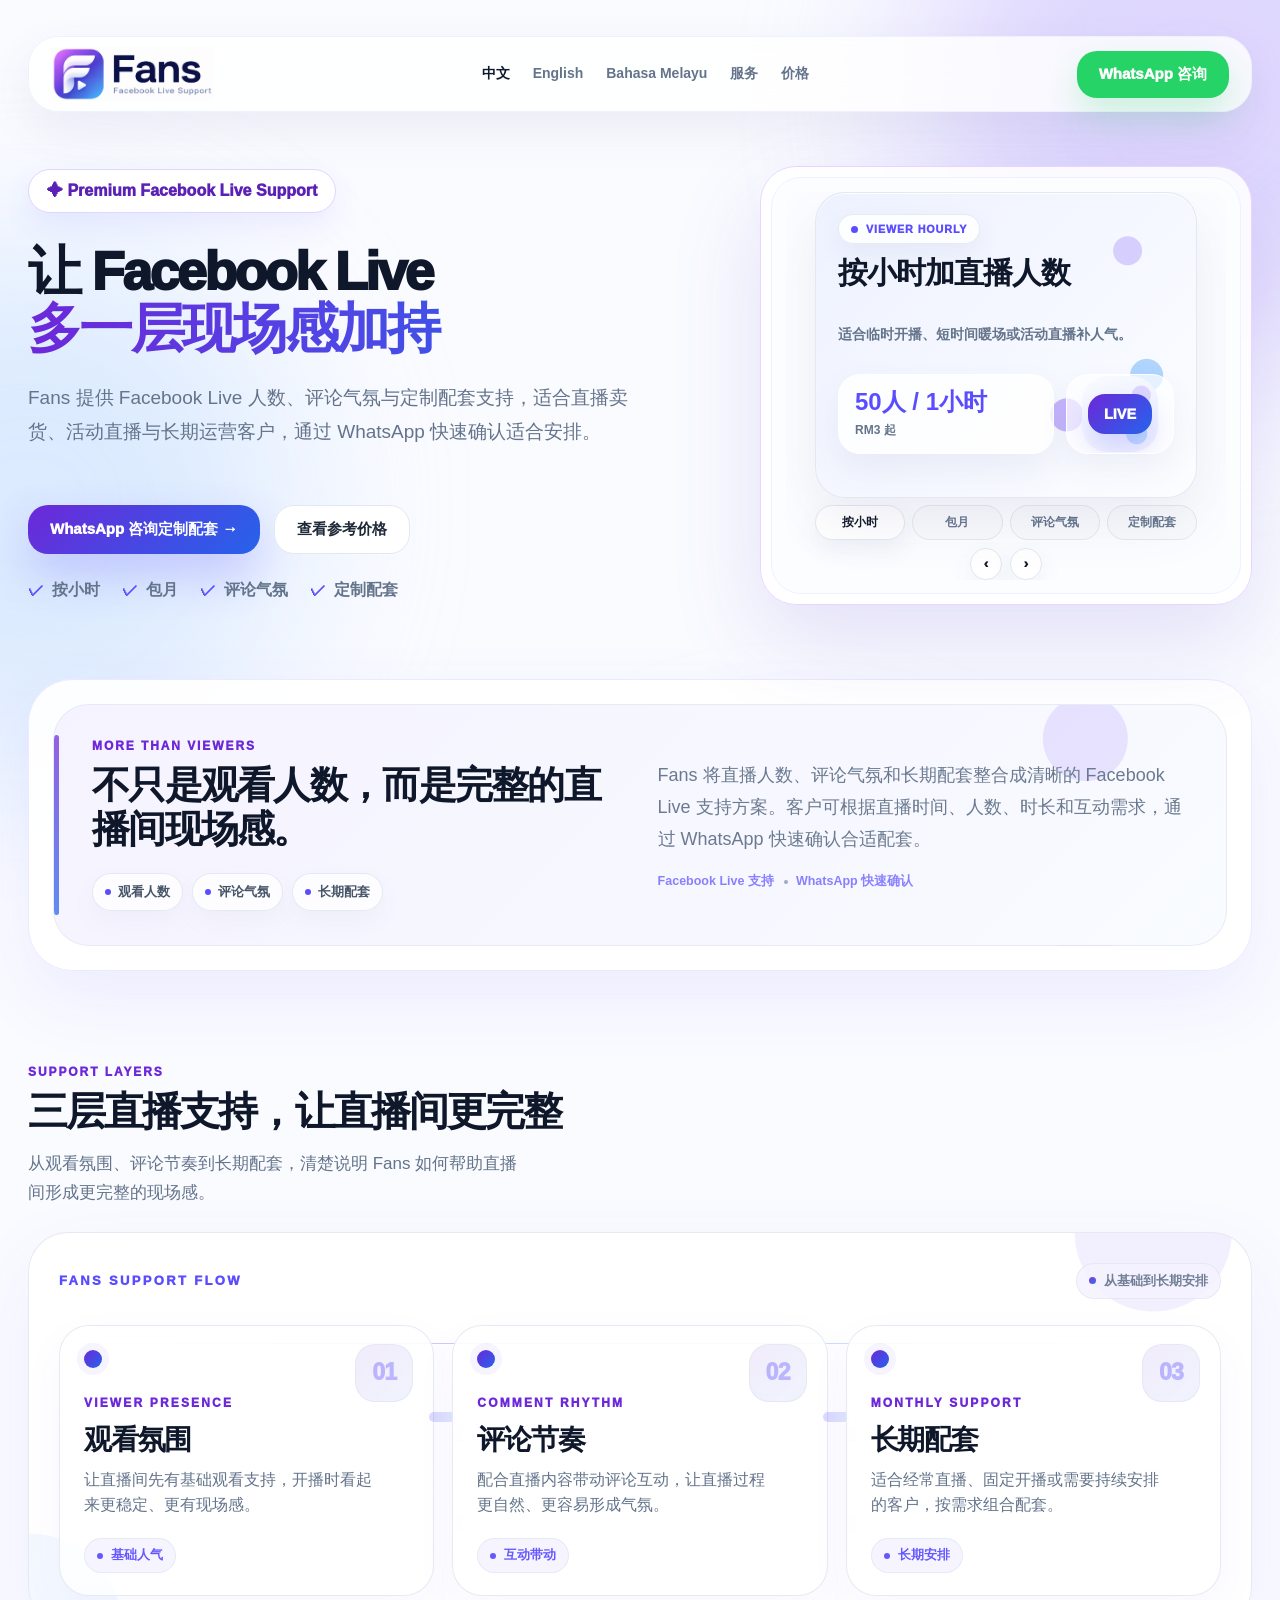
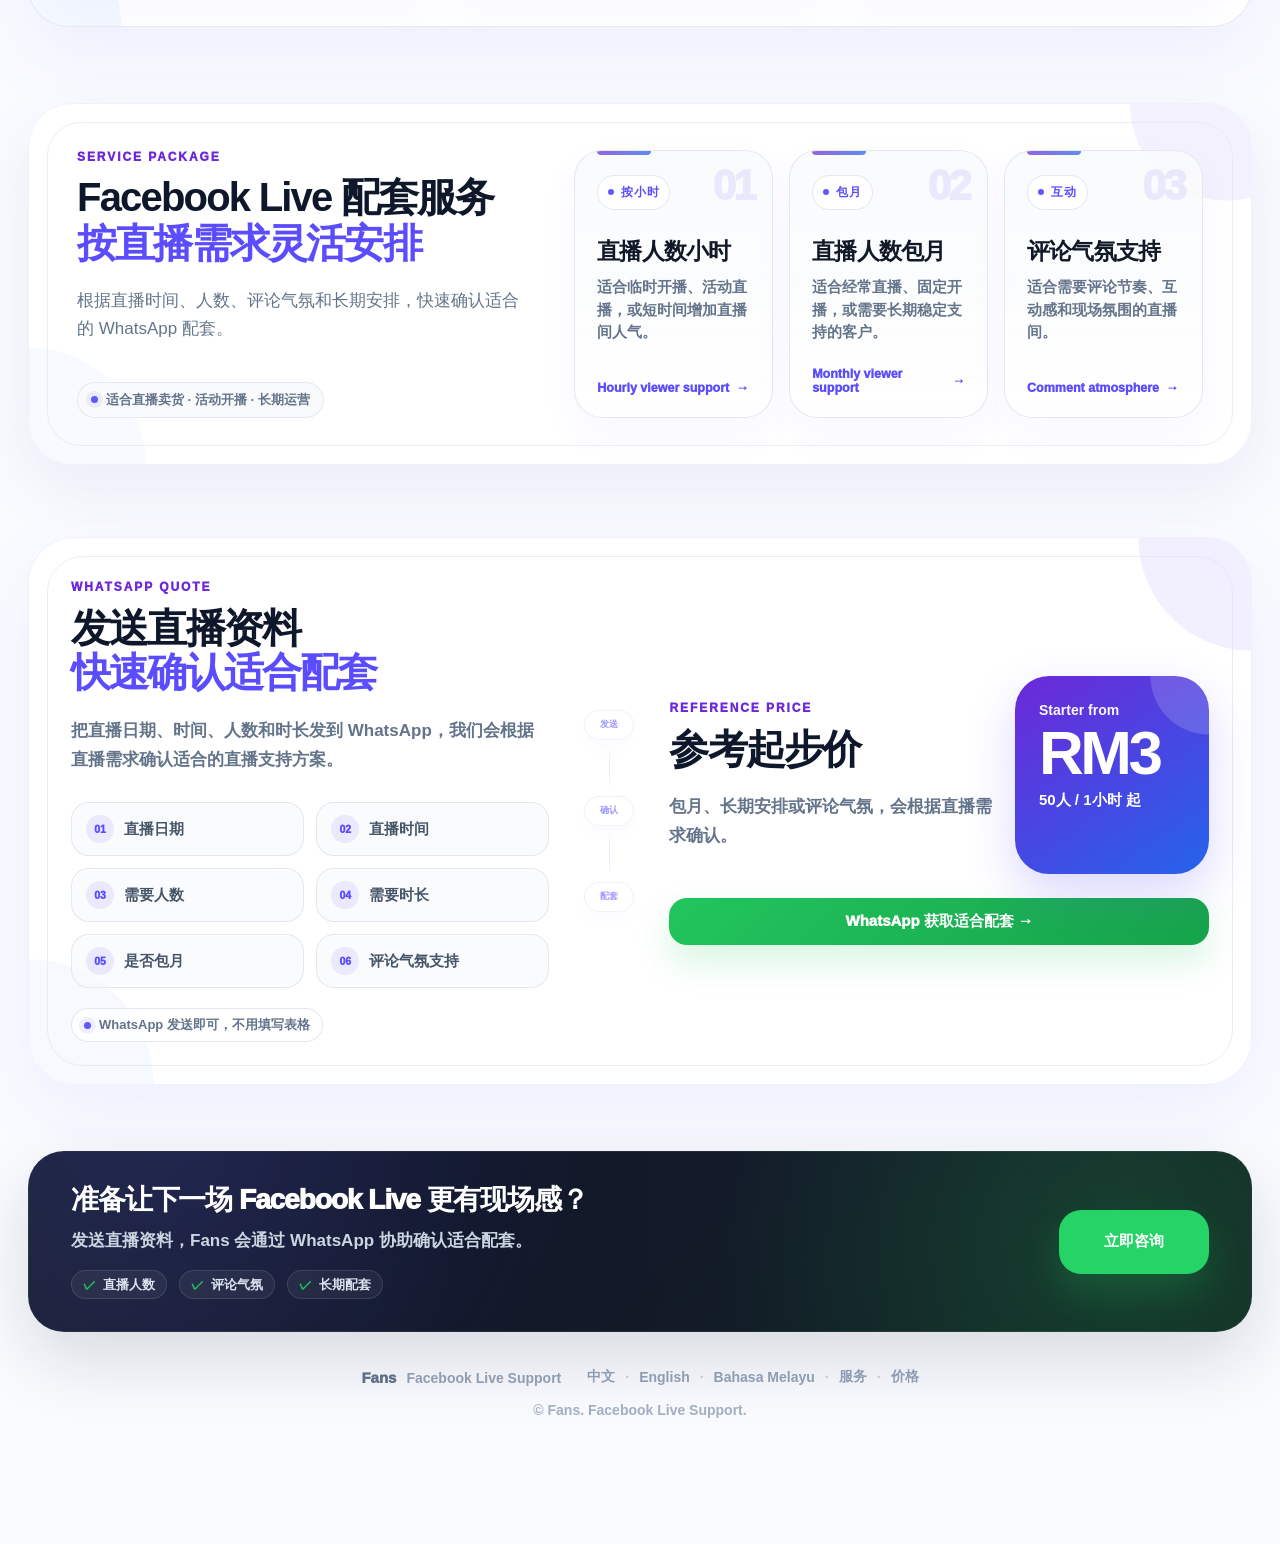
==== commit c8a6bd44: "Fix index dashboard layout" ====
--- a/index.html
+++ b/index.html
@@ -3949,8 +3949,96 @@
     font-size: 18px !important;
   }
 }
-  /* =========================================================
-  
+  /* V6.18 Dashboard internal-content light enlargement - clean fixed version
+   This block must stay inside the style area. It contains no raw closing style tag text. */
+
+/* Keep the hero dashboard stable while making the internal card feel slightly fuller. */
+.hero .panel,
+.hero .inner{
+  overflow: visible;
+}
+
+/* Desktop: only enrich the right dashboard content, not the outer dashboard size. */
+@media (min-width: 769px){
+  .hero .min-slide h3{
+    font-size: 30px !important;
+    line-height: 1.06 !important;
+    letter-spacing: -0.035em !important;
+  }
+
+  .hero .min-slide p{
+    font-size: 14.2px !important;
+    line-height: 1.50 !important;
+    font-weight: 780 !important;
+  }
+
+  .hero .min-body{
+    margin-top: 14px !important;
+    grid-template-columns: minmax(0,1fr) 108px !important;
+    gap: 12px !important;
+  }
+
+  .hero .min-stat{
+    padding: 14px 16px !important;
+  }
+
+  .hero .min-stat b{
+    font-size: 24px !important;
+  }
+
+  .hero .min-stat span{
+    font-size: 12px !important;
+  }
+
+  .hero .min-live{
+    font-size: 14.5px !important;
+    padding: 12px 16px !important;
+  }
+
+  .hero .min-tabs{
+    margin-top: -1px !important;
+  }
+
+  .hero .min-tab{
+    font-weight: 900 !important;
+  }
+}
+
+/* Mobile: keep the current dashboard size, only make inner words and LIVE badge a little fuller. */
+@media (max-width: 768px){
+  .hero .min-slide h3{
+    font-size: 25px !important;
+    line-height: 1.08 !important;
+    letter-spacing: -0.025em !important;
+  }
+
+  .hero .min-slide p{
+    font-size: 13.4px !important;
+    line-height: 1.48 !important;
+    font-weight: 780 !important;
+  }
+
+  .hero .min-stat b{
+    font-size: 20px !important;
+  }
+
+  .hero .min-live{
+    font-size: 14px !important;
+    padding: 11px 15px !important;
+  }
+
+  .hero .min-tabs{
+    margin-top: -2px !important;
+  }
+}
+
+/* Safety: keep removed dashboard WhatsApp buttons hidden if any old CTA remains in a page. */
+.hero .min-cta,
+.hero .panel a[href*="wa.me"],
+.hero .panel a[href*="whatsapp"]{
+  display: none !important;
+}
+
 </style>
 </head>
 <body>
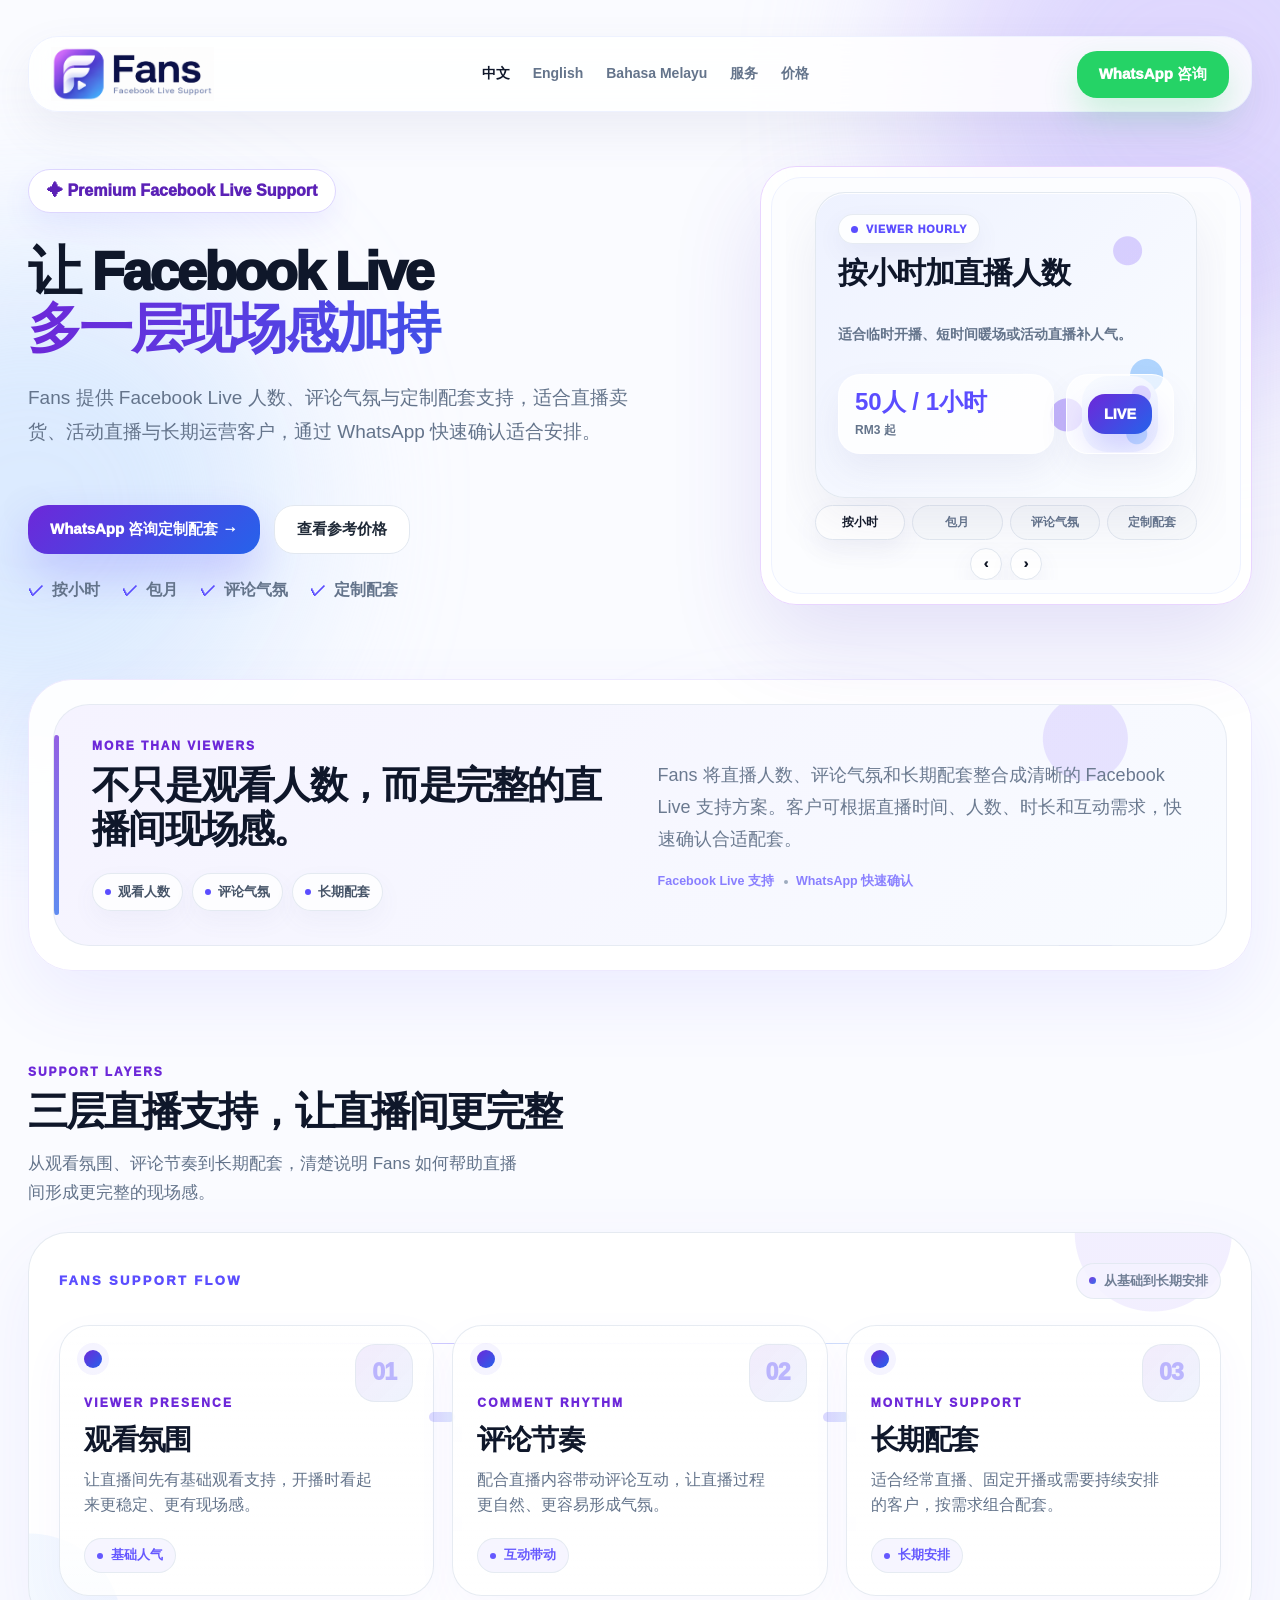
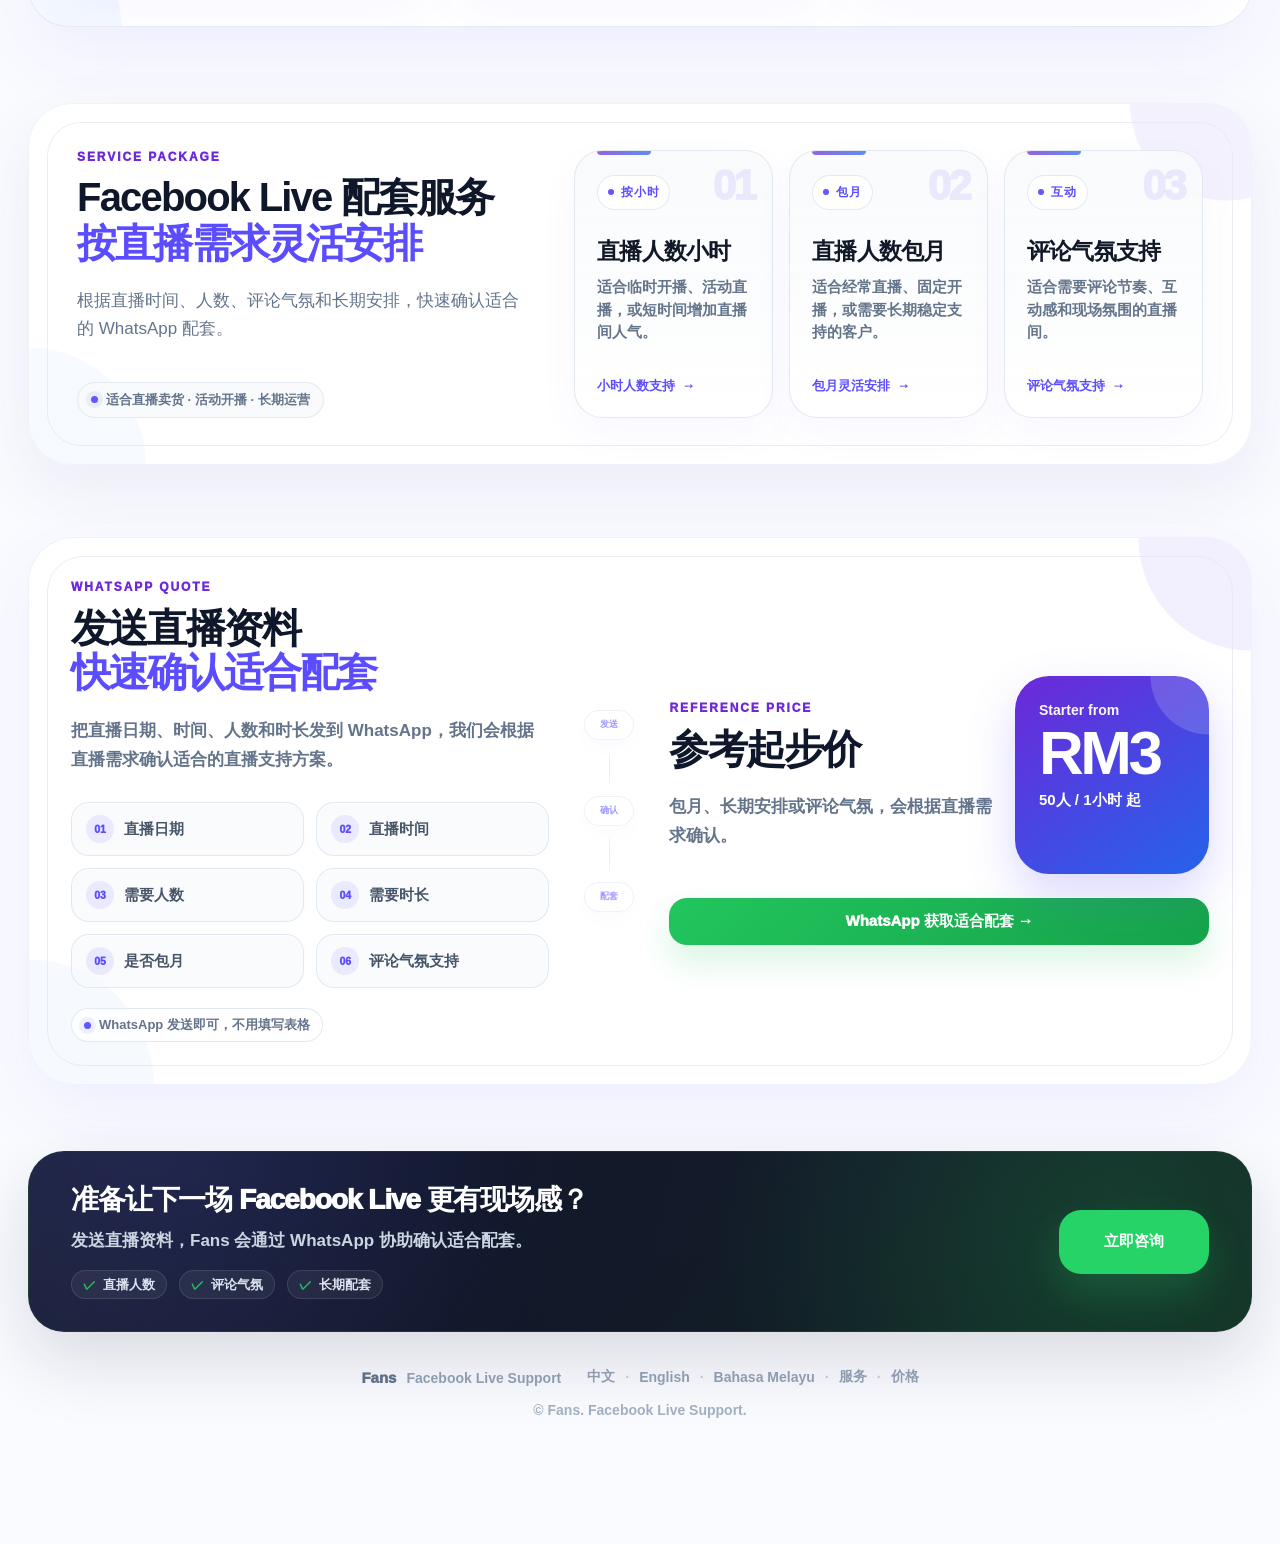
==== commit 6c5949bf: "Add files via upload" ====
--- a/index.html
+++ b/index.html
@@ -4130,7 +4130,7 @@
       <div class="conceptchips"><span>观看人数</span><span>评论气氛</span><span>长期配套</span></div>
     </div>
     <div class="concepttext">
-      <p>Fans 将直播人数、评论气氛和长期配套整合成清晰的 Facebook Live 支持方案。客户可根据直播时间、人数、时长和互动需求，通过 WhatsApp 快速确认合适配套。</p>
+      <p>Fans 将直播人数、评论气氛和长期配套整合成清晰的 Facebook Live 支持方案。客户可根据直播时间、人数、时长和互动需求，快速确认合适配套。</p>
       <div class="conceptmini"><span>Facebook Live 支持</span><span>WhatsApp 快速确认</span></div>
     </div>
   </div>
@@ -4186,19 +4186,19 @@
       <div class="svcTop"><span>按小时</span></div>
       <b>直播人数小时</b>
       <span>适合临时开播、活动直播，或短时间增加直播间人气。</span>
-      <em>Hourly viewer support</em>
+      <em>小时人数支持</em>
     </div>
     <div class="svc" data-svc="02">
       <div class="svcTop"><span>包月</span></div>
       <b>直播人数包月</b>
       <span>适合经常直播、固定开播，或需要长期稳定支持的客户。</span>
-      <em>Monthly viewer support</em>
+      <em>包月灵活安排</em>
     </div>
     <div class="svc" data-svc="03">
       <div class="svcTop"><span>互动</span></div>
       <b>评论气氛支持</b>
       <span>适合需要评论节奏、互动感和现场氛围的直播间。</span>
-      <em>Comment atmosphere</em>
+      <em>评论气氛支持</em>
     </div>
   </div>
 </section>
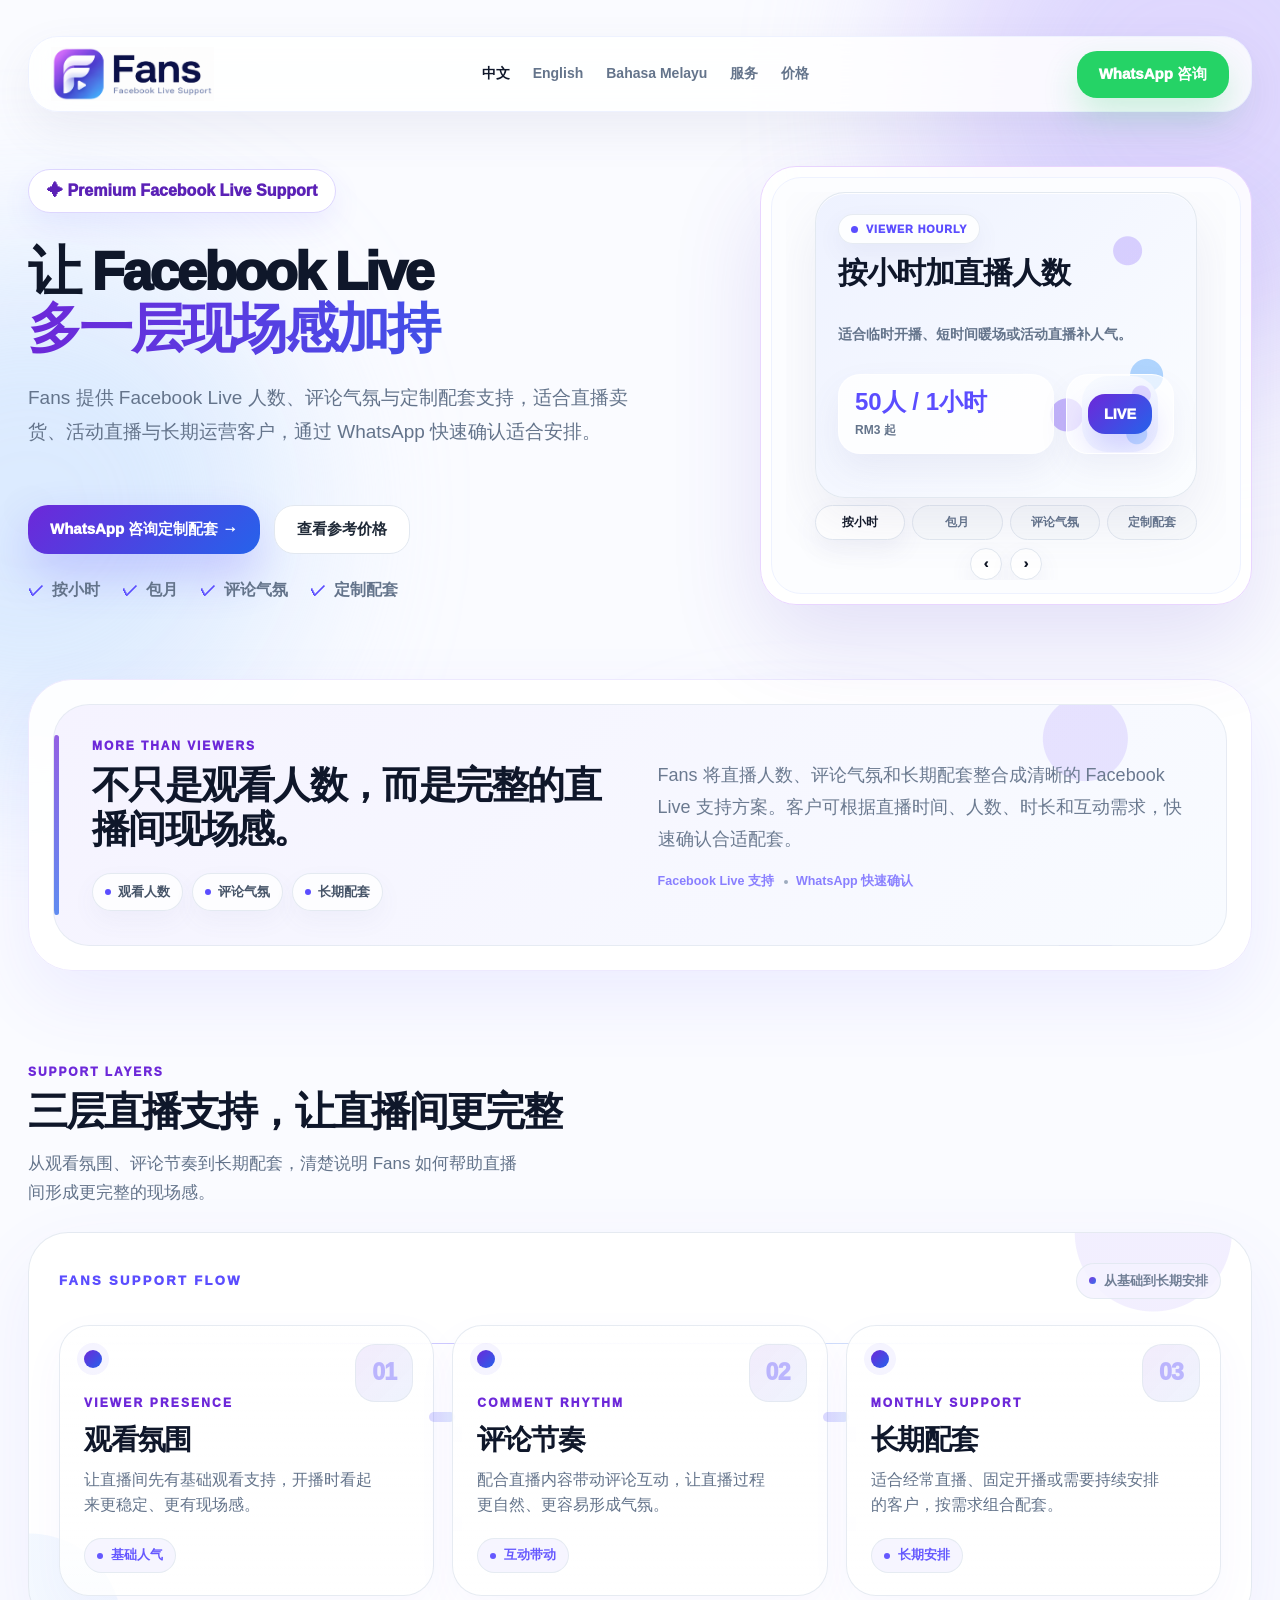
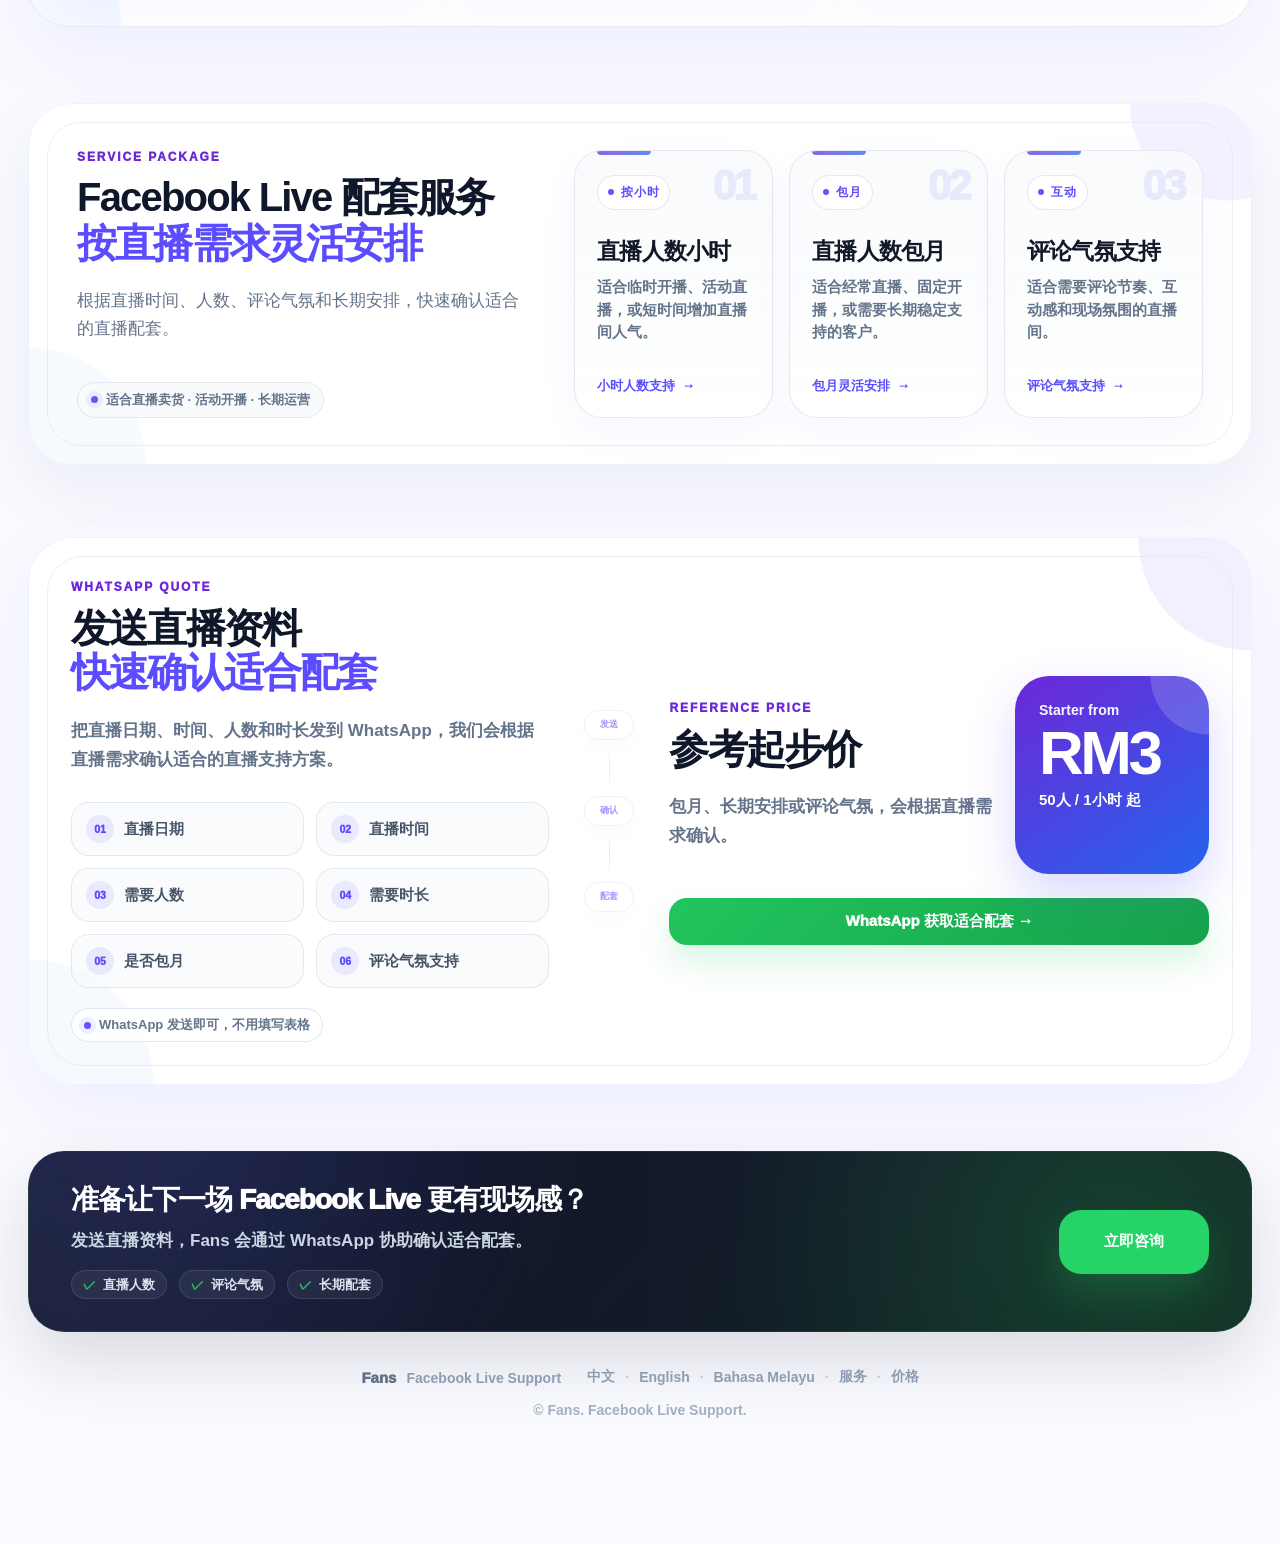
==== commit 3cc70205: "Add files via upload" ====
--- a/index.html
+++ b/index.html
@@ -4178,7 +4178,7 @@
   <div class="servicecopy">
     <div class="kicker">Service Package</div>
     <h2>Facebook Live 配套服务<br><span>按直播需求灵活安排</span></h2>
-    <p>根据直播时间、人数、评论气氛和长期安排，快速确认适合的 WhatsApp 配套。</p>
+    <p>根据直播时间、人数、评论气氛和长期安排，快速确认适合的直播配套。</p>
     <div class="serviceNote">适合直播卖货 · 活动开播 · 长期运营</div>
   </div>
   <div class="servicegrid">
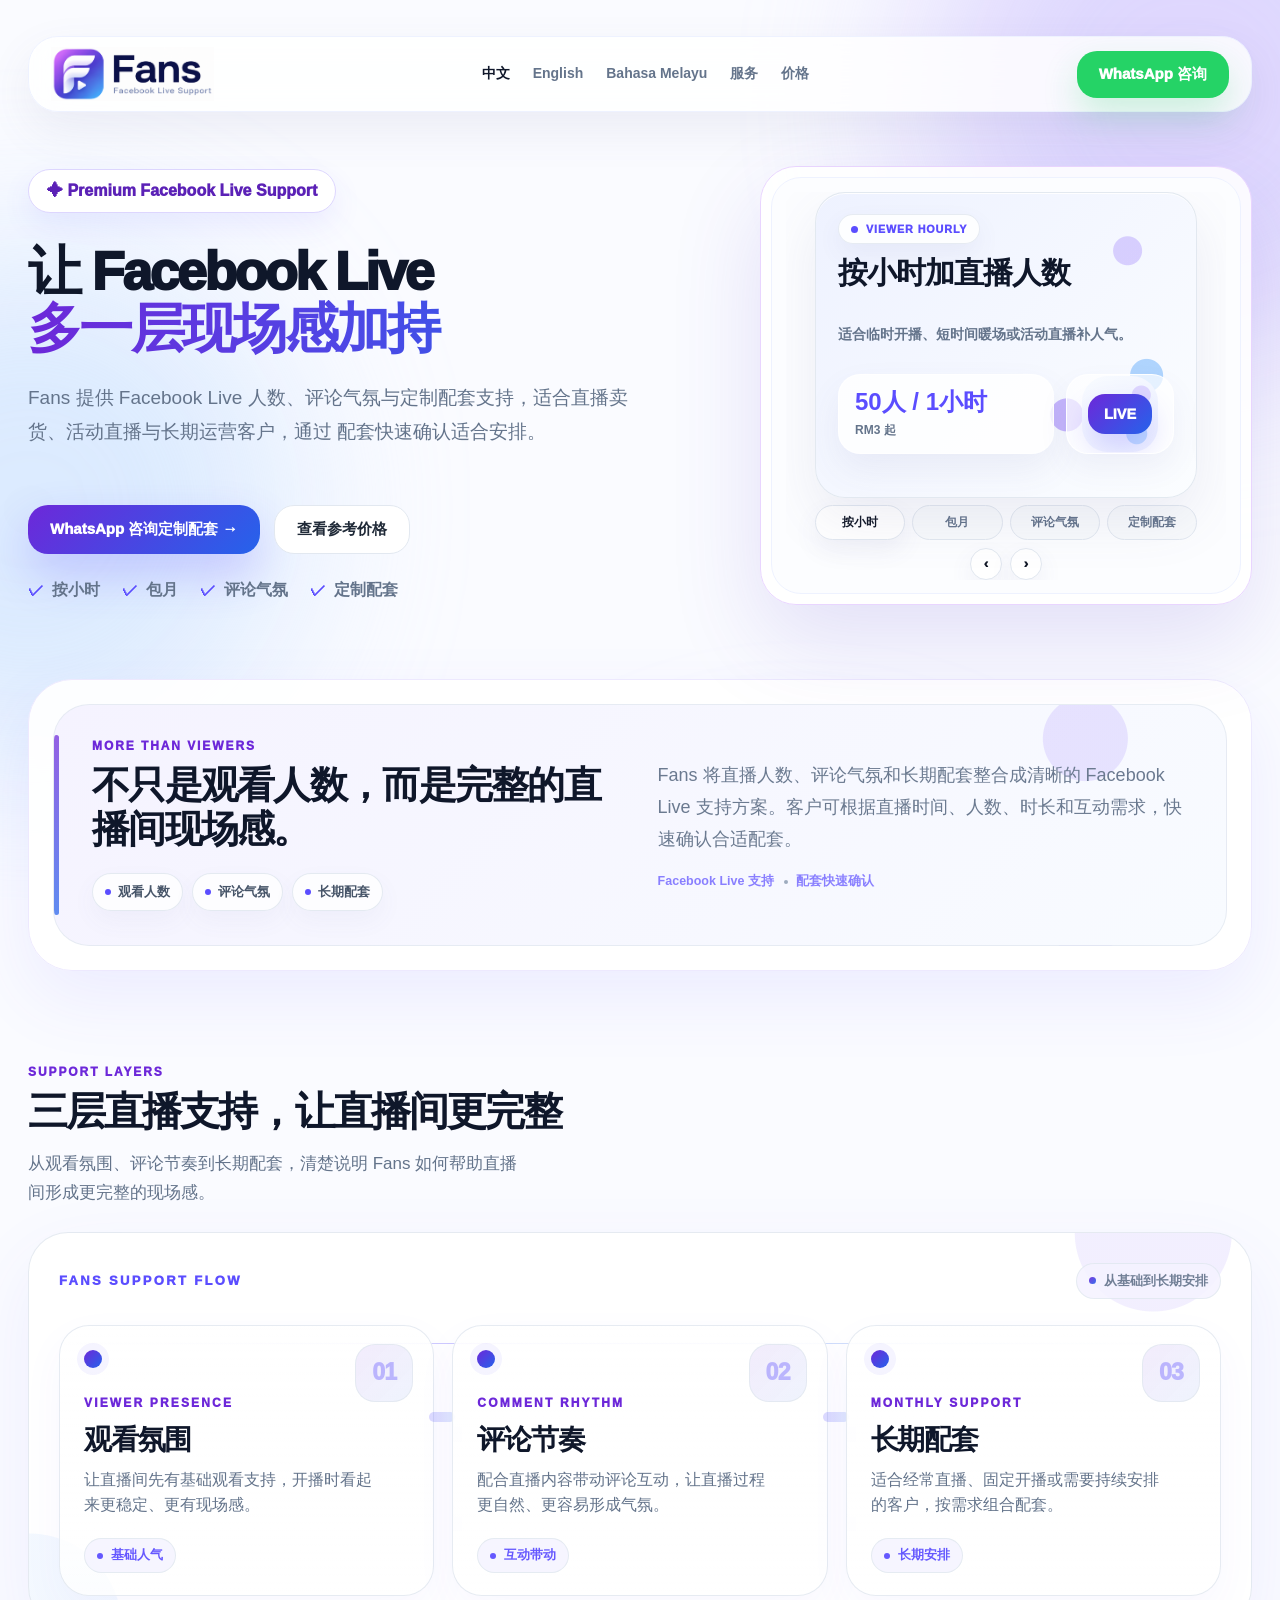
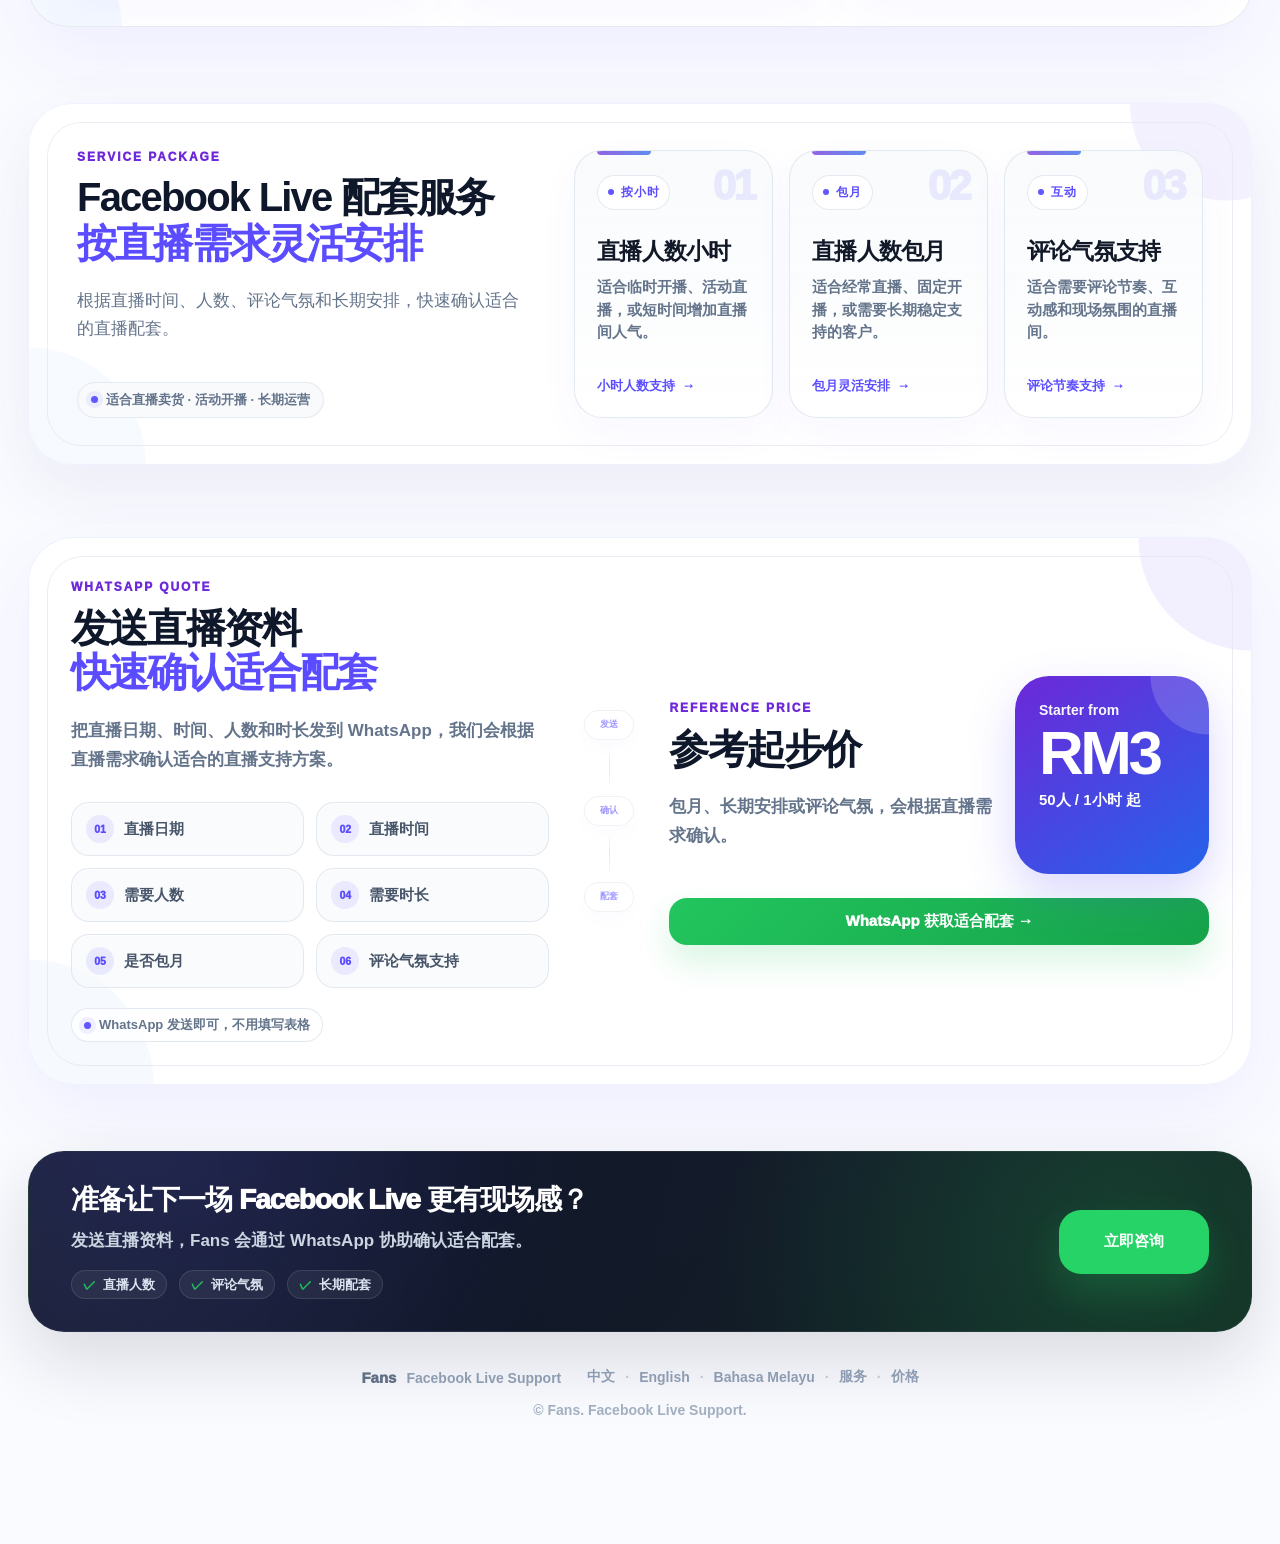
==== commit 5386fe23: "Add files via upload" ====
--- a/index.html
+++ b/index.html
@@ -4042,6 +4042,7 @@
 </style>
 </head>
 <body>
+<!-- v6.21-trilingual-clean-sync -->
 <!-- v6.17-dashboard-compact-no-dashboard-footer-whatsapp -->
 <div class="bg"><div class="blob b1"></div><div class="blob b2"></div><div class="blob b3"></div></div>
 <div class="wrap">
@@ -4062,7 +4063,7 @@
   <div>
     <div class="pill">✦ Premium Facebook Live Support</div>
     <h1>让 Facebook Live <span class="grad">多一层现场感加持</span></h1>
-    <p class="lead desktop-lead">Fans 提供 Facebook Live 人数、评论气氛与定制配套支持，适合直播卖货、活动直播与长期运营客户，通过 WhatsApp 快速确认适合安排。</p>
+    <p class="lead desktop-lead">Fans 提供 Facebook Live 人数、评论气氛与定制配套支持，适合直播卖货、活动直播与长期运营客户，通过 配套快速确认适合安排。</p>
     <p class="lead mobile-lead">Fans 提供 Facebook Live 人数、评论气氛与定制配套支持，适合直播卖货、活动直播与长期运营客户。</p>
     <div class="actions"><a class="btn primary" href="https://wa.me/60137114191?text=%E4%BD%A0%E5%A5%BD%20Fans%EF%BC%8C%E6%88%91%E6%83%B3%E4%BA%86%E8%A7%A3%20Facebook%20Live%20%E7%9B%B4%E6%92%AD%E4%BA%BA%E6%95%B0%E6%9C%8D%E5%8A%A1%E3%80%82%0A%0A%E7%9B%B4%E6%92%AD%E6%97%A5%E6%9C%9F%EF%BC%9A%0A%E7%9B%B4%E6%92%AD%E6%97%B6%E9%97%B4%EF%BC%9A%0A%E9%9C%80%E8%A6%81%E4%BA%BA%E6%95%B0%EF%BC%9A%0A%E9%9C%80%E8%A6%81%E6%97%B6%E9%95%BF%EF%BC%9A%0A%E6%98%AF%E5%90%A6%E9%9C%80%E8%A6%81%E5%8C%85%E6%9C%88%EF%BC%9A%0A%E6%98%AF%E5%90%A6%E9%9C%80%E8%A6%81%E8%AF%84%E8%AE%BA%E6%B0%94%E6%B0%9B%E6%94%AF%E6%8C%81%EF%BC%9A" target="_blank" rel="noopener">WhatsApp 咨询定制配套 →</a><a class="btn ghost" href="#price">查看参考价格</a></div>
     <div class="ticks"><span>按小时</span><span>包月</span><span>评论气氛</span><span>定制配套</span></div>
@@ -4131,7 +4132,7 @@
     </div>
     <div class="concepttext">
       <p>Fans 将直播人数、评论气氛和长期配套整合成清晰的 Facebook Live 支持方案。客户可根据直播时间、人数、时长和互动需求，快速确认合适配套。</p>
-      <div class="conceptmini"><span>Facebook Live 支持</span><span>WhatsApp 快速确认</span></div>
+      <div class="conceptmini"><span>Facebook Live 支持</span><span>配套快速确认</span></div>
     </div>
   </div>
 </section>
@@ -4198,7 +4199,7 @@
       <div class="svcTop"><span>互动</span></div>
       <b>评论气氛支持</b>
       <span>适合需要评论节奏、互动感和现场氛围的直播间。</span>
-      <em>评论气氛支持</em>
+      <em>评论节奏支持</em>
     </div>
   </div>
 </section>
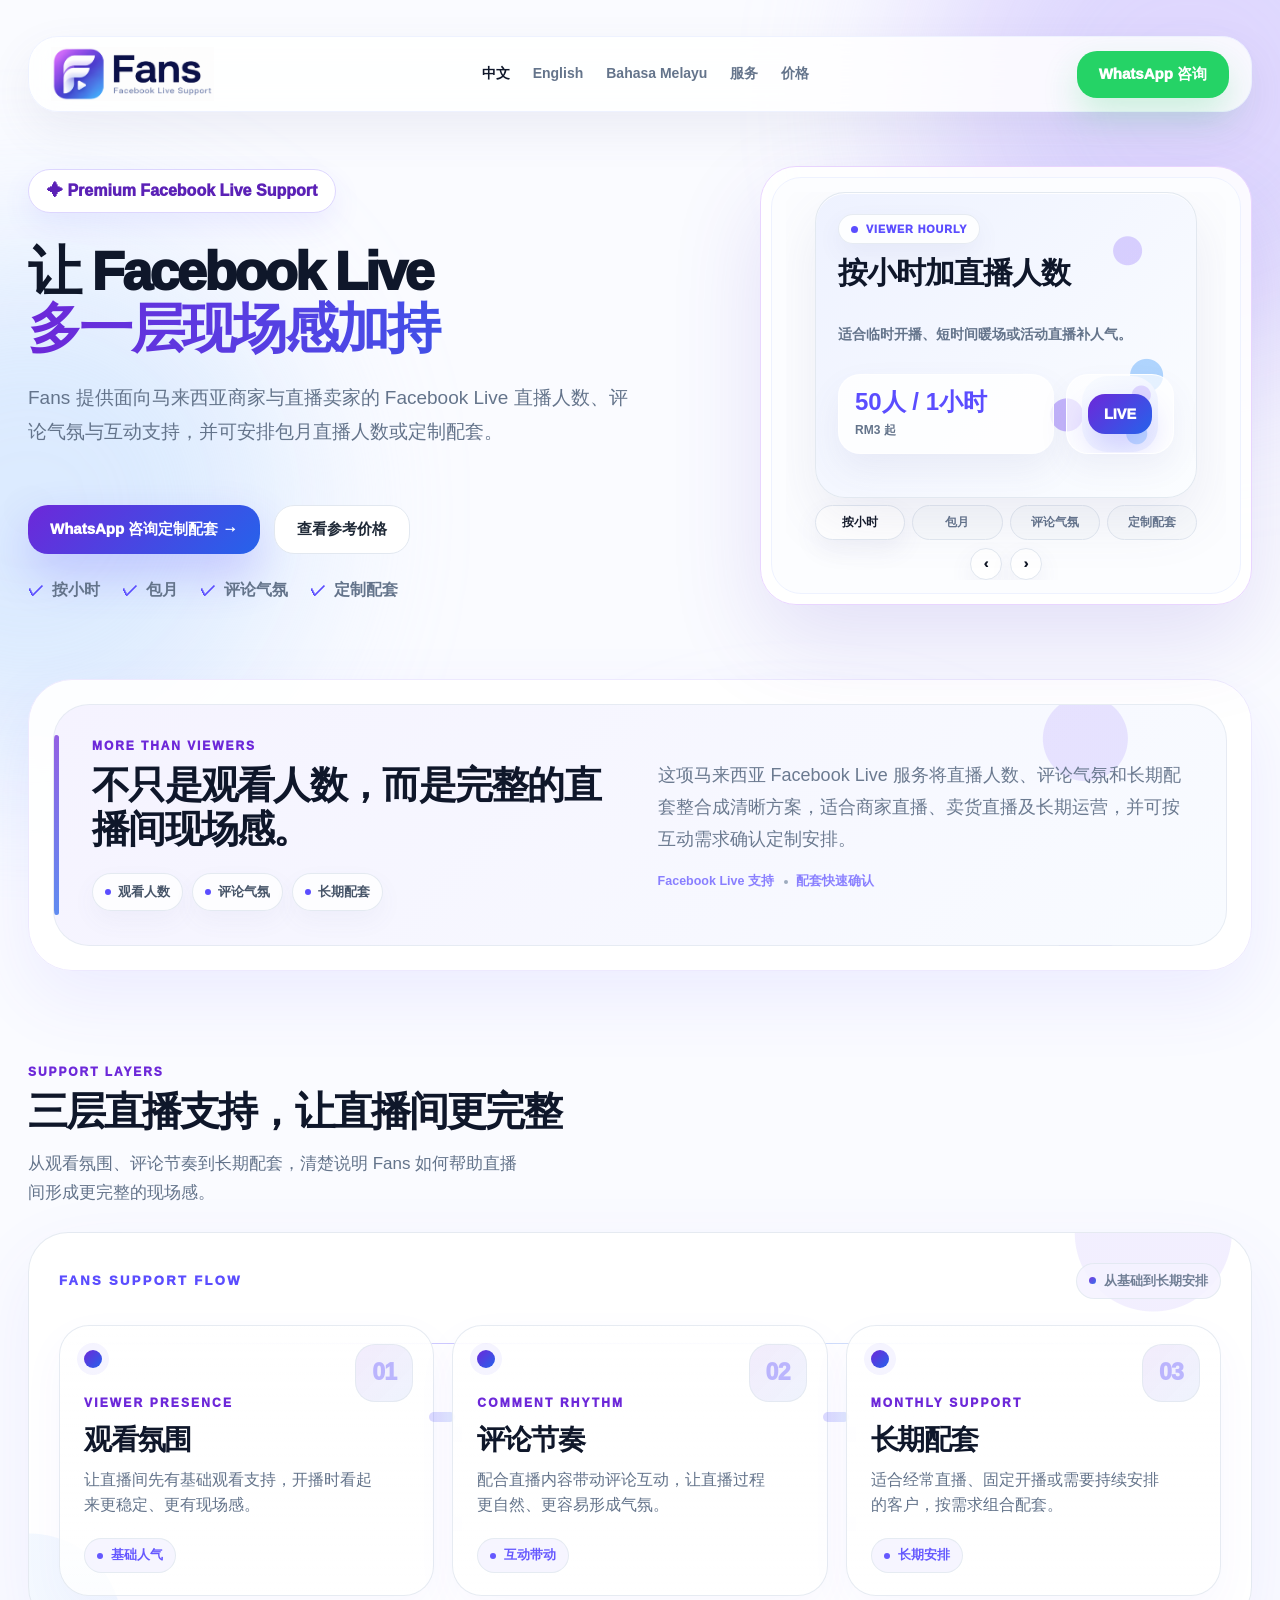
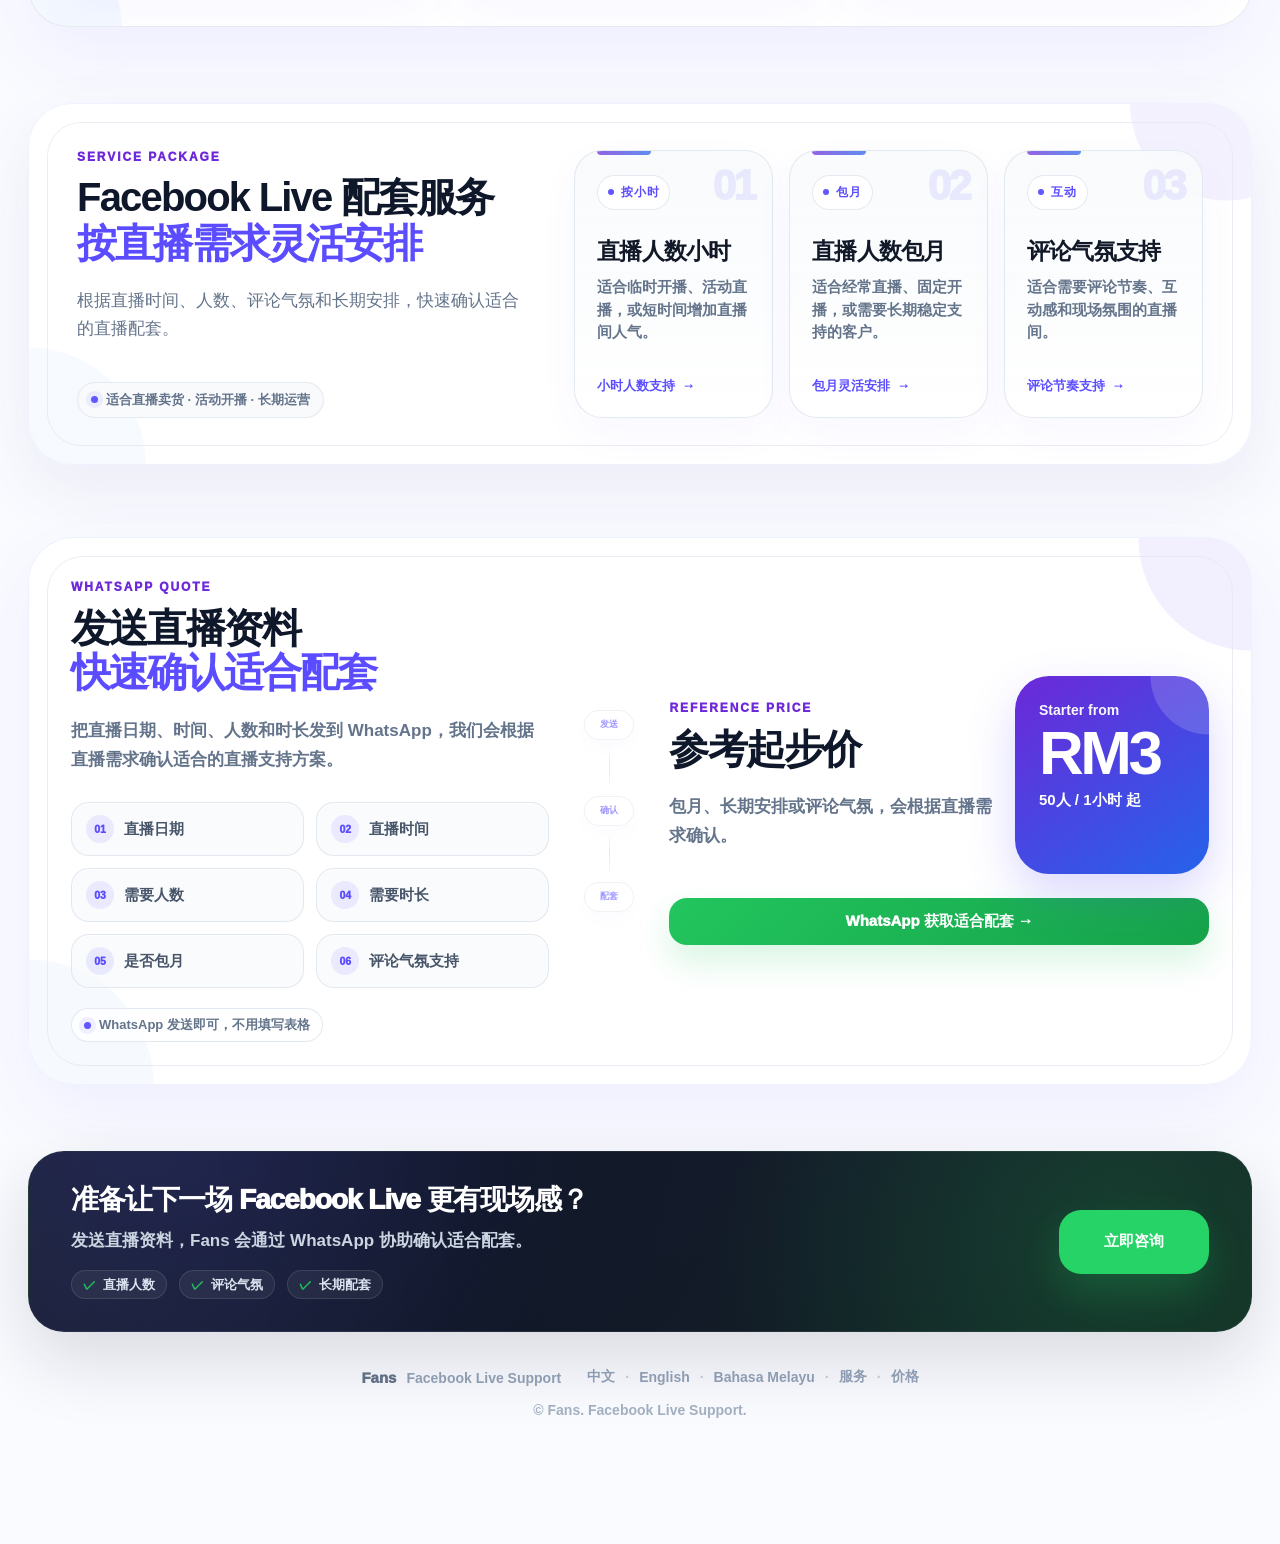
==== commit 0e44a5e9: "seo: strengthen Malaysia targeting and GEO signals" ====
--- a/index.html
+++ b/index.html
@@ -3,11 +3,42 @@
 <head>
 <meta charset="utf-8" />
 <meta name="viewport" content="width=device-width, initial-scale=1" />
-<title>Fans｜Facebook Live 现场感加持方案</title>
-<meta name="description" content="Fans 提供 Facebook Live 人数、评论气氛、包月与定制配套支持。通过 WhatsApp 提供直播日期、时间、人数与时长，获取适合安排。">
-<link rel="alternate" hreflang="zh" href="https://fanslivesupport.github.io/fans-live-support/">
-<link rel="alternate" hreflang="en" href="https://fanslivesupport.github.io/fans-live-support/english.html">
-<link rel="alternate" hreflang="ms" href="https://fanslivesupport.github.io/fans-live-support/bahasa.html">
+<title>Fans｜马来西亚 Facebook Live 直播人数与互动支持</title>
+  <!-- Favicon / Browser Tab Icon -->
+<link rel="icon" href="favicon.ico" sizes="any">
+<link rel="icon" type="image/png" sizes="32x32" href="favicon-32x32.png">
+<link rel="icon" type="image/png" sizes="16x16" href="favicon-16x16.png">
+<link rel="apple-touch-icon" sizes="180x180" href="apple-touch-icon.png">
+<meta name="description" content="Fans 为马来西亚商家与直播卖家提供 Facebook Live 直播人数、评论气氛与互动支持，并可按直播需求安排包月直播人数或定制配套。">
+<link rel="canonical" href="https://fanslivesupport.github.io/fans-live-support/">
+<link rel="alternate" hreflang="zh-Hans-MY" href="https://fanslivesupport.github.io/fans-live-support/">
+<link rel="alternate" hreflang="en-MY" href="https://fanslivesupport.github.io/fans-live-support/english.html">
+<link rel="alternate" hreflang="ms-MY" href="https://fanslivesupport.github.io/fans-live-support/bahasa.html">
+<link rel="alternate" hreflang="x-default" href="https://fanslivesupport.github.io/fans-live-support/">
+<script type="application/ld+json">
+{
+  "@context": "https://schema.org",
+  "@graph": [
+    {
+      "@type": "Organization",
+      "@id": "https://fanslivesupport.github.io/fans-live-support/#organization",
+      "name": "Fans",
+      "url": "https://fanslivesupport.github.io/fans-live-support/"
+    },
+    {
+      "@type": "Service",
+      "@id": "https://fanslivesupport.github.io/fans-live-support/#service",
+      "name": "马来西亚 Facebook Live 直播人数与互动支持",
+      "serviceType": "Facebook Live 直播人数、评论气氛、互动、包月与定制支持",
+      "url": "https://fanslivesupport.github.io/fans-live-support/",
+      "provider": { "@id": "https://fanslivesupport.github.io/fans-live-support/#organization" },
+      "areaServed": { "@type": "Country", "name": "Malaysia" },
+      "audience": { "@type": "Audience", "audienceType": "马来西亚商家与直播卖家" },
+      "description": "Fans 为马来西亚商家与直播卖家提供 Facebook Live 直播人数、评论气氛与互动支持，并可安排包月直播人数或定制配套。"
+    }
+  ]
+}
+</script>
 <style>
 :root{
   --bg:#fafbff;--ink:#0f172a;--muted:#64748b;--line:#e2e8f0;--soft:#f5f3ff;
@@ -4063,8 +4094,8 @@
   <div>
     <div class="pill">✦ Premium Facebook Live Support</div>
     <h1>让 Facebook Live <span class="grad">多一层现场感加持</span></h1>
-    <p class="lead desktop-lead">Fans 提供 Facebook Live 人数、评论气氛与定制配套支持，适合直播卖货、活动直播与长期运营客户，通过 配套快速确认适合安排。</p>
-    <p class="lead mobile-lead">Fans 提供 Facebook Live 人数、评论气氛与定制配套支持，适合直播卖货、活动直播与长期运营客户。</p>
+    <p class="lead desktop-lead">Fans 提供面向马来西亚商家与直播卖家的 Facebook Live 直播人数、评论气氛与互动支持，并可安排包月直播人数或定制配套。</p>
+    <p class="lead mobile-lead">Fans 提供面向马来西亚商家与直播卖家的 Facebook Live 直播人数、评论气氛与互动支持，并可安排包月直播人数或定制配套。</p>
     <div class="actions"><a class="btn primary" href="https://wa.me/60137114191?text=%E4%BD%A0%E5%A5%BD%20Fans%EF%BC%8C%E6%88%91%E6%83%B3%E4%BA%86%E8%A7%A3%20Facebook%20Live%20%E7%9B%B4%E6%92%AD%E4%BA%BA%E6%95%B0%E6%9C%8D%E5%8A%A1%E3%80%82%0A%0A%E7%9B%B4%E6%92%AD%E6%97%A5%E6%9C%9F%EF%BC%9A%0A%E7%9B%B4%E6%92%AD%E6%97%B6%E9%97%B4%EF%BC%9A%0A%E9%9C%80%E8%A6%81%E4%BA%BA%E6%95%B0%EF%BC%9A%0A%E9%9C%80%E8%A6%81%E6%97%B6%E9%95%BF%EF%BC%9A%0A%E6%98%AF%E5%90%A6%E9%9C%80%E8%A6%81%E5%8C%85%E6%9C%88%EF%BC%9A%0A%E6%98%AF%E5%90%A6%E9%9C%80%E8%A6%81%E8%AF%84%E8%AE%BA%E6%B0%94%E6%B0%9B%E6%94%AF%E6%8C%81%EF%BC%9A" target="_blank" rel="noopener">WhatsApp 咨询定制配套 →</a><a class="btn ghost" href="#price">查看参考价格</a></div>
     <div class="ticks"><span>按小时</span><span>包月</span><span>评论气氛</span><span>定制配套</span></div>
   </div>
@@ -4131,7 +4162,7 @@
       <div class="conceptchips"><span>观看人数</span><span>评论气氛</span><span>长期配套</span></div>
     </div>
     <div class="concepttext">
-      <p>Fans 将直播人数、评论气氛和长期配套整合成清晰的 Facebook Live 支持方案。客户可根据直播时间、人数、时长和互动需求，快速确认合适配套。</p>
+      <p>这项马来西亚 Facebook Live 服务将直播人数、评论气氛和长期配套整合成清晰方案，适合商家直播、卖货直播及长期运营，并可按互动需求确认定制安排。</p>
       <div class="conceptmini"><span>Facebook Live 支持</span><span>配套快速确认</span></div>
     </div>
   </div>
